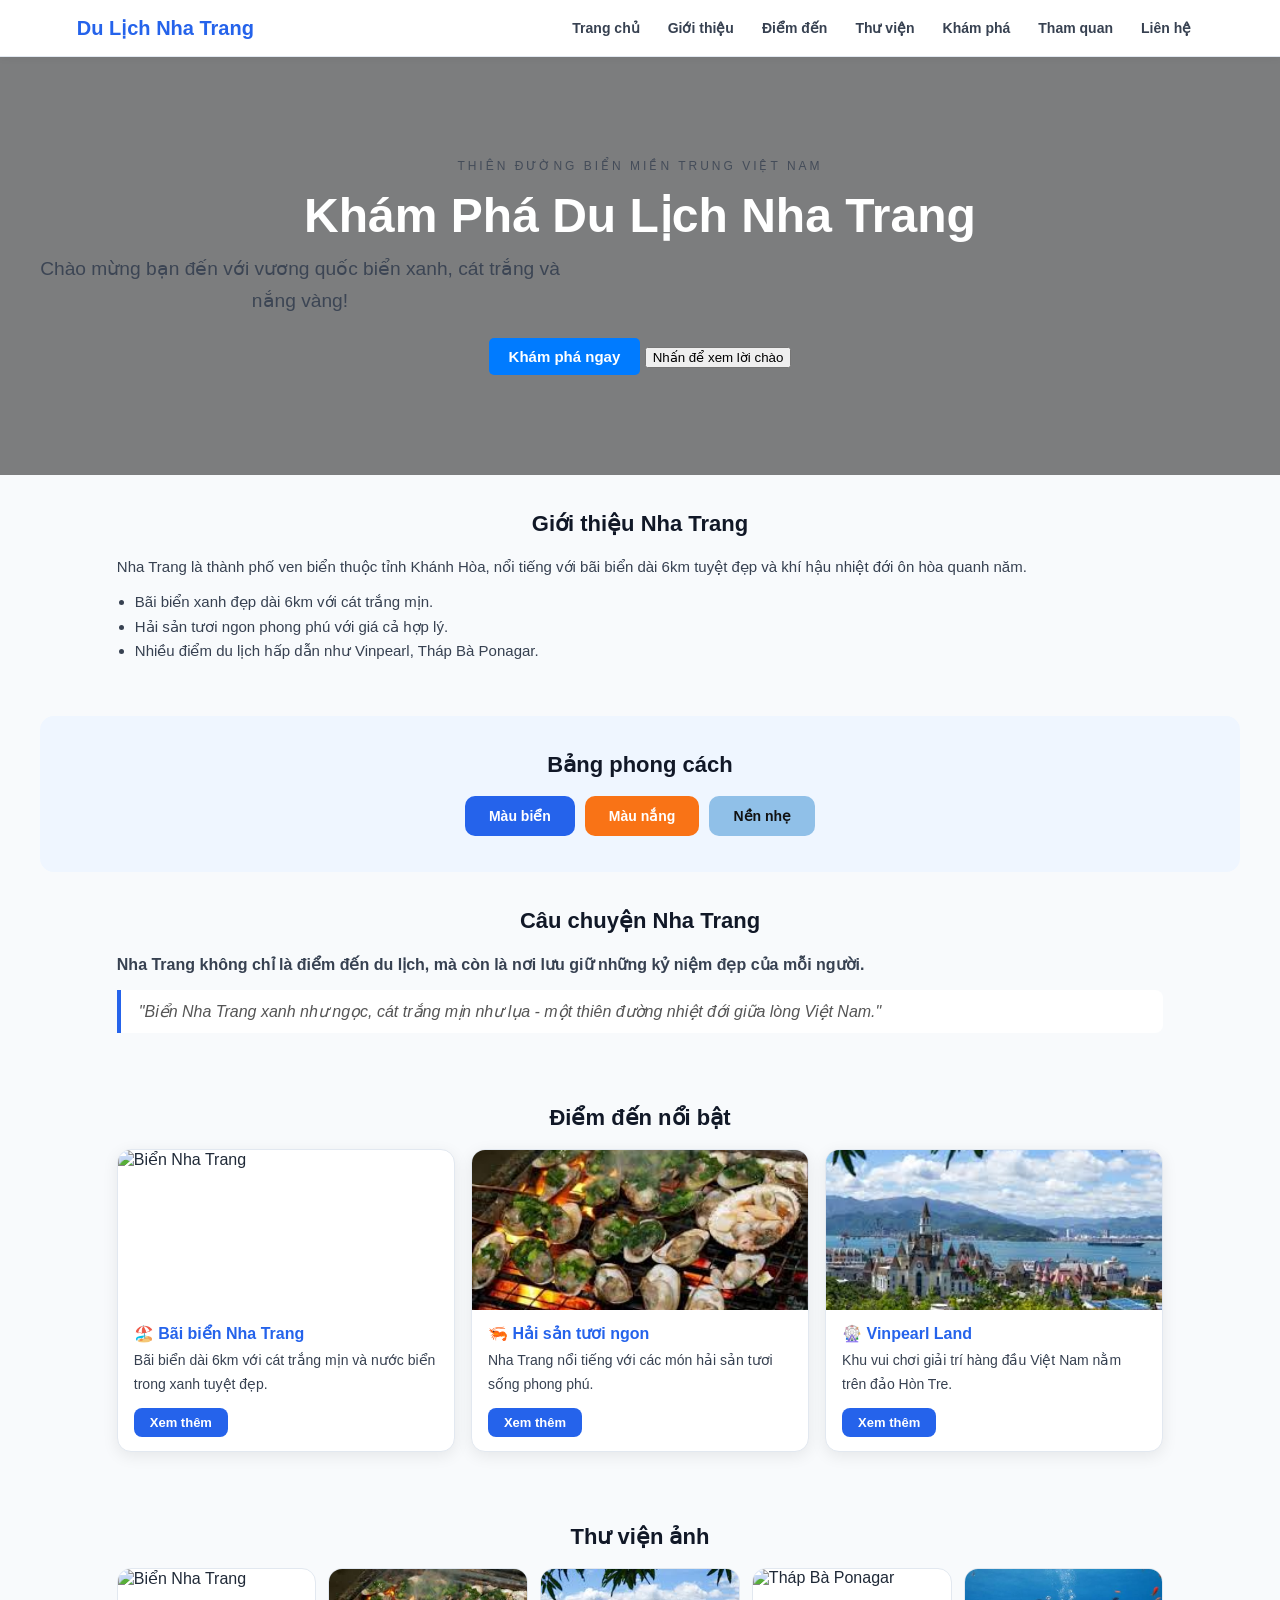
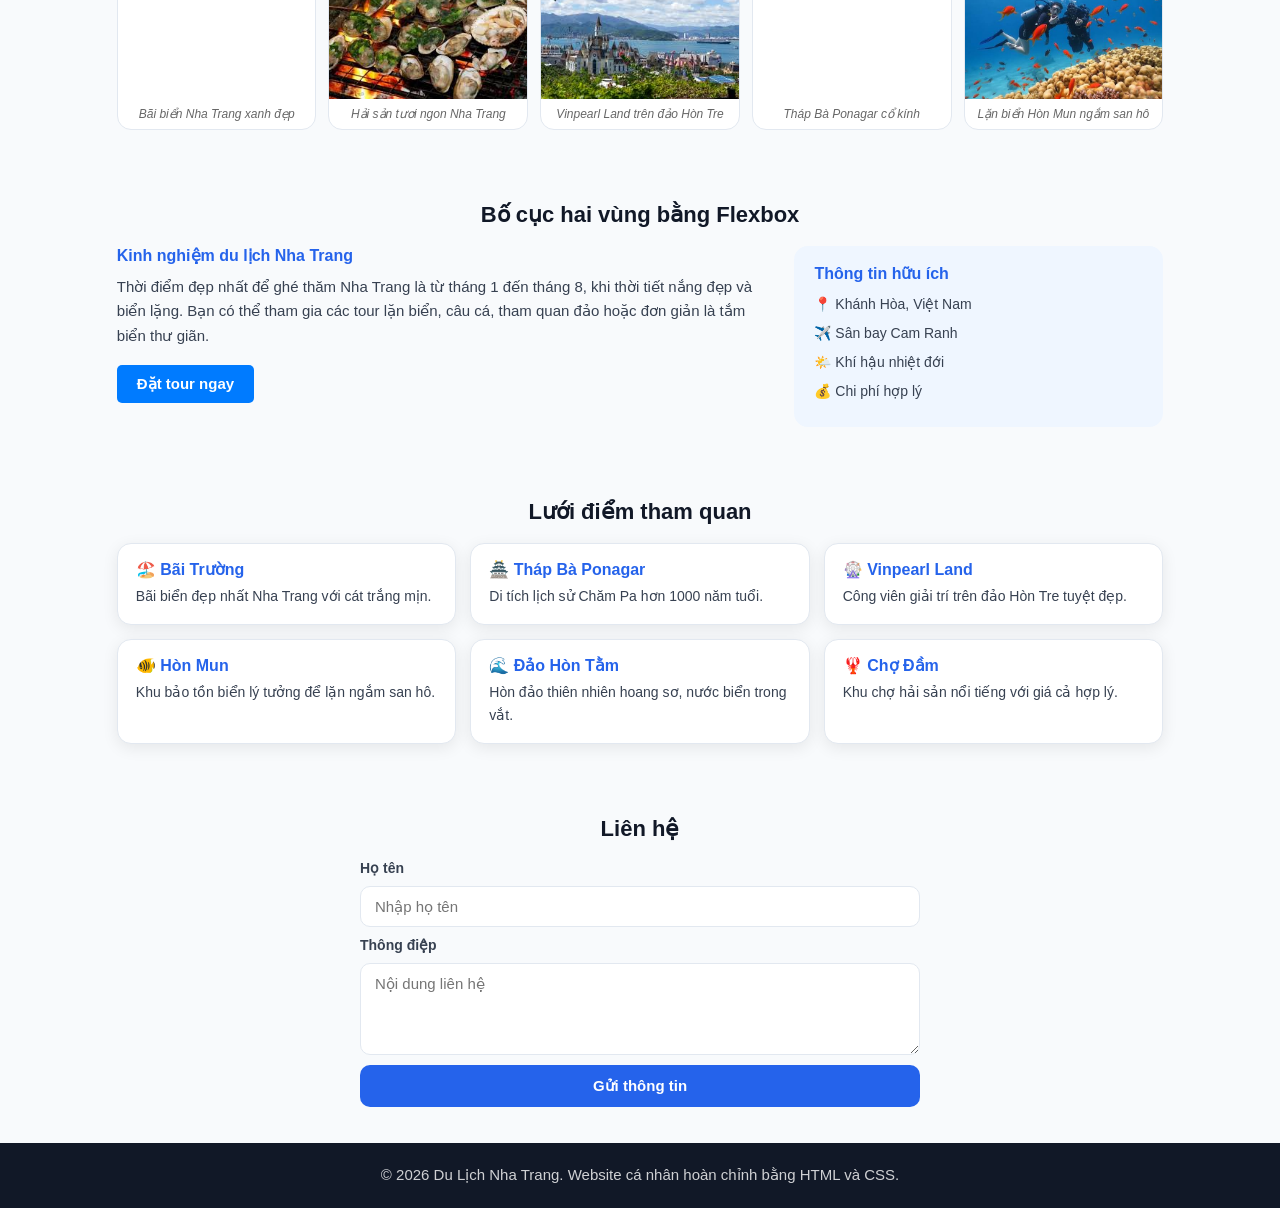
==== index.html @ 4e1cf857 "Update index.html" ====
<!DOCTYPE html>
<html lang="vi">
<head>
  <link rel="stylesheet" href="css/styletonghop.css">
  <meta charset="UTF-8">
  <meta name="viewport" content="width=device-width, initial-scale=1.0">
  <title>Du Lịch Nha Trang</title>
</head>
<body>

<header class="site-header" id="top">
  <div class="brand">Du Lịch Nha Trang</div>
  <nav class="main-nav" aria-label="Điều hướng chính">
    <a href="#hero">Trang chủ</a>
    <a href="#about">Giới thiệu</a>
    <a href="#features">Điểm đến</a>
    <a href="#gallery">Thư viện</a>
    <a href="#layout">Khám phá</a>
    <a href="#portfolio">Tham quan</a>
    <a href="#contact">Liên hệ</a>
  </nav>
</header>

<main>

  <!-- HERO -->
  <section class="hero" id="hero">
    <p class="eyebrow">Thiên đường biển miền Trung Việt Nam</p>
    <h1 id="mainTitle">Khám Phá Nha Trang</h1>
    <p class="intro" id="welcomeText">Nha Trang - thành phố biển xinh đẹp với bãi cát trắng mịn, nước biển xanh</p>
    <a class="primary-button" href="#about">Khám phá ngay</a>
    <button id="helloBtn">Nhấn để xem lời chào</button>
    <p id="helloResult"></p>
  </section>

  <!-- GIỚI THIỆU -->
  <section class="section about-section" id="about">
    <h2>Giới thiệu Nha Trang</h2>
    <p>Nha Trang là thành phố ven biển thuộc tỉnh Khánh Hòa, nổi tiếng với bãi biển dài 6km tuyệt đẹp và khí hậu nhiệt đới ôn hòa quanh năm.</p>
    <ul class="topic-list">
      <li>Bãi biển xanh đẹp dài 6km với cát trắng mịn.</li>
      <li>Hải sản tươi ngon phong phú với giá cả hợp lý.</li>
      <li>Nhiều điểm du lịch hấp dẫn như Vinpearl, Tháp Bà Ponagar.</li>
    </ul>
  </section>

  <!-- BẢNG PHONG CÁCH -->
  <section class="section style-guide" id="style-guide">
    <h2>Bảng phong cách</h2>
    <div class="swatches">
      <div class="swatch swatch-primary">Màu biển</div>
      <div class="swatch swatch-accent">Màu nắng</div>
      <div class="swatch swatch-soft">Nền nhẹ</div>
    </div>
  </section>

  <!-- CÂU CHUYỆN -->
  <section class="section story-section" id="story">
    <h2>Câu chuyện Nha Trang</h2>
    <p class="lead">Nha Trang không chỉ là điểm đến du lịch, mà còn là nơi lưu giữ những kỷ niệm đẹp của mỗi người.</p>
    <blockquote>"Biển Nha Trang xanh như ngọc, cát trắng mịn như lụa - một thiên đường nhiệt đới giữa lòng Việt Nam."</blockquote>
  </section>

  <!-- ĐIỂM ĐẾN NỔI BẬT -->
  <section class="section feature-section" id="features">
    <h2>Điểm đến nổi bật</h2>
    <div class="card-row">
      <article class="feature-card">
        <img src="img/biennhatrang.jpg" alt="Biển Nha Trang">
        <div class="card-body">
          <h3>🏖️ Bãi biển Nha Trang</h3>
          <p>Bãi biển dài 6km với cát trắng mịn và nước biển trong xanh tuyệt đẹp.</p>
          <a href="#" class="btn">Xem thêm</a>
        </div>
      </article>
      <article class="feature-card">
        <img src="img/haisannhatrang.jpg" alt="Hải sản Nha Trang">
        <div class="card-body">
          <h3>🦐 Hải sản tươi ngon</h3>
          <p>Nha Trang nổi tiếng với các món hải sản tươi sống phong phú.</p>
          <a href="#" class="btn">Xem thêm</a>
        </div>
      </article>
      <article class="feature-card">
        <img src="img/vin.jpg" alt="VinPearl">
        <div class="card-body">
          <h3>🎡 Vinpearl Land</h3>
          <p>Khu vui chơi giải trí hàng đầu Việt Nam nằm trên đảo Hòn Tre.</p>
          <a href="#" class="btn">Xem thêm</a>
        </div>
      </article>
    </div>
  </section>

  <!-- THƯ VIỆN ẢNH -->
  <section class="section gallery-section" id="gallery">
    <h2>Thư viện ảnh</h2>
    <div class="image-strip">
      <figure>
        <img src="img/biennhatrang.jpg" alt="Biển Nha Trang">
        <figcaption>Bãi biển Nha Trang xanh đẹp</figcaption>
      </figure>
      <figure>
        <img src="img/haisannhatrang.jpg" alt="Hải sản Nha Trang">
        <figcaption>Hải sản tươi ngon Nha Trang</figcaption>
      </figure>
      <figure>
        <img src="img/vin.jpg" alt="Vinpearl Nha Trang">
        <figcaption>Vinpearl Land trên đảo Hòn Tre</figcaption>
      </figure>
      <figure>
        <img src="img/thapba.jpg" alt="Tháp Bà Ponagar">
        <figcaption>Tháp Bà Ponagar cổ kính</figcaption>
      </figure>
      <figure>
        <img src="img/honmun.jpg" alt="Hòn Mun Nha Trang">
        <figcaption>Lặn biển Hòn Mun ngắm san hô</figcaption>
      </figure>
    </div>
  </section>

  <!-- BỐ CỤC FLEXBOX -->
  <section class="section layout-section" id="layout">
    <h2>Bố cục hai vùng bằng Flexbox</h2>
    <div class="content-layout">
      <article class="main-content">
        <h3>Kinh nghiệm du lịch Nha Trang</h3>
        <p>Thời điểm đẹp nhất để ghé thăm Nha Trang là từ tháng 1 đến tháng 8, khi thời tiết nắng đẹp và biển lặng. Bạn có thể tham gia các tour lặn biển, câu cá, tham quan đảo hoặc đơn giản là tắm biển thư giãn.</p>
        <a class="primary-button" href="#contact">Đặt tour ngay</a>
      </article>
      <aside class="side-panel">
        <h3>Thông tin hữu ích</h3>
        <p>📍 Khánh Hòa, Việt Nam</p>
        <p>✈️ Sân bay Cam Ranh</p>
        <p>🌤️ Khí hậu nhiệt đới</p>
        <p>💰 Chi phí hợp lý</p>
      </aside>
    </div>
  </section>

  <!-- LƯỚI ĐIỂM THAM QUAN -->
  <section class="section portfolio-section" id="portfolio">
    <h2>Lưới điểm tham quan</h2>
    <div class="portfolio-grid">
      <article>
        <h3>🏖️ Bãi Trường</h3>
        <p>Bãi biển đẹp nhất Nha Trang với cát trắng mịn.</p>
      </article>
      <article>
        <h3>🏯 Tháp Bà Ponagar</h3>
        <p>Di tích lịch sử Chăm Pa hơn 1000 năm tuổi.</p>
      </article>
      <article>
        <h3>🎡 Vinpearl Land</h3>
        <p>Công viên giải trí trên đảo Hòn Tre tuyệt đẹp.</p>
      </article>
      <article>
        <h3>🐠 Hòn Mun</h3>
        <p>Khu bảo tồn biển lý tưởng để lặn ngắm san hô.</p>
      </article>
      <article>
        <h3>🌊 Đảo Hòn Tằm</h3>
        <p>Hòn đảo thiên nhiên hoang sơ, nước biển trong vắt.</p>
      </article>
      <article>
        <h3>🦞 Chợ Đầm</h3>
        <p>Khu chợ hải sản nổi tiếng với giá cả hợp lý.</p>
      </article>
    </div>
  </section>

  <!-- LIÊN HỆ -->
  <section class="section contact-section" id="contact">
    <h2>Liên hệ</h2>
    <form class="contact-form" action="#" method="post">
      <label for="fullName">Họ tên</label>
      <input id="fullName" name="fullName" type="text" placeholder="Nhập họ tên">
      <label for="message">Thông điệp</label>
      <textarea id="message" name="message" rows="4" placeholder="Nội dung liên hệ"></textarea>
      <button type="submit">Gửi thông tin</button>
    </form>
  </section>

</main>

<footer class="site-footer">
  <p>© 2026 Du Lịch Nha Trang. Website cá nhân hoàn chỉnh bằng HTML và CSS.</p>
</footer>
  <script src="js/script.js"></script>
</body>
</html>
---- css/styletonghop.css ----
/* ============================================================
   styletonghop.css — Du Lịch Nha Trang
   ============================================================ */

/* --- Reset --- */
*, *::before, *::after { box-sizing: border-box; }

body {
  margin: 0;
  font-family: 'Segoe UI', Arial, sans-serif;
  color: #1f2937;
  background-color: #f8fafc;
}

h1, h2, h3, h4, p { margin: 0; }
a { color: #2563eb; text-decoration: none; }

img {
  max-width: 100%;
  height: auto;
  display: block;
}

/* --- CSS Variables --- */
:root {
  --primary: #2563eb;
  --accent:  #f97316;
  --soft:    #eff6ff;
  --dark:    #111827;
  --border:  #e2e8f0;
  --radius:  14px;
  --shadow:  0 4px 16px rgba(0,0,0,0.08);
}

/* ============================================================
   HEADER & NAV
   ============================================================ */
.site-header {
  display: flex;
  align-items: center;
  justify-content: space-between;
  padding: 14px 6%;
  background: #fff;
  border-bottom: 1px solid var(--border);
  position: sticky;
  top: 0;
  z-index: 100;
  box-shadow: 0 1px 8px rgba(0,0,0,0.06);
}

.brand {
  font-weight: 800;
  font-size: 20px;
  color: var(--primary);
}

.main-nav {
  display: flex;
  gap: 4px;
}

.main-nav a {
  padding: 6px 12px;
  border-radius: 8px;
  font-size: 14px;
  font-weight: 600;
  color: #374151;
  transition: background 0.2s, color 0.2s;
}

.main-nav a:hover {
  background: var(--soft);
  color: var(--primary);
}

/* ============================================================
   HERO
   ============================================================ */
.hero {
  padding: 52px 6%;
  background: linear-gradient(135deg, var(--primary) 0%, #06b6d4 100%);
  color: white;
}

.eyebrow {
  font-size: 12px;
  letter-spacing: 3px;
  text-transform: uppercase;
  opacity: 0.8;
  margin-bottom: 10px;
}

#main-title {
  font-size: clamp(28px, 5vw, 52px);
  font-weight: 800;
  line-height: 1.15;
  margin-bottom: 14px;
  color: white;
}

.intro {
  font-size: 16px;
  line-height: 1.7;
  max-width: 560px;
  opacity: 0.92;
  margin-bottom: 24px;
}

.primary-button {
  display: inline-block;
  padding: 11px 24px;
  background: var(--accent);
  color: #fff;
  border-radius: 999px;
  font-weight: 700;
  font-size: 15px;
  transition: opacity 0.2s, transform 0.2s;
}

.primary-button:hover {
  opacity: 0.88;
  transform: translateY(-1px);
}

/* ============================================================
   SECTIONS CHUNG
   ============================================================ */
.section {
  padding: 36px 6%;
  max-width: 1200px;
  margin: 0 auto;
}

h2 {
  font-size: 22px;
  font-weight: 700;
  text-align: center;
  color: var(--dark);
  margin-bottom: 18px;
}

h3 {
  font-size: 16px;
  font-weight: 700;
  color: var(--primary);
  margin-bottom: 6px;
}

p, li {
  font-size: 15px;
  line-height: 1.65;
  color: #374151;
}

.topic-list {
  padding-left: 18px;
  margin-top: 10px;
  line-height: 2;
}

/* ============================================================
   ABOUT
   ============================================================ */
.about-section p {
  margin-top: 8px;
}

/* ============================================================
   BẢNG PHONG CÁCH
   ============================================================ */
.style-guide {
  background: var(--soft);
  border-radius: var(--radius);
}

.swatches {
  display: flex;
  gap: 10px;
  flex-wrap: wrap;
  justify-content: center;
}

.swatch {
  padding: 12px 24px;
  border-radius: 10px;
  font-weight: 700;
  font-size: 14px;
  color: white;
}

.swatch-primary { background: var(--primary); }
.swatch-accent  { background: var(--accent); }
.swatch-soft    { background: #90c0e8; color: #111; }

/* ============================================================
   STORY / BLOCKQUOTE
   ============================================================ */
.lead {
  font-size: 16px;
  font-weight: 600;
  margin-bottom: 12px;
}

blockquote {
  font-size: 16px;
  font-style: italic;
  border-left: 4px solid var(--primary);
  padding: 12px 18px;
  background: white;
  border-radius: 0 8px 8px 0;
  color: #555;
  margin: 0;
}

/* ============================================================
   CARDS (Điểm đến nổi bật)
   ============================================================ */
.card-row {
  display: flex;
  gap: 16px;
  flex-wrap: wrap;
}

.feature-card {
  flex: 1;
  min-width: 220px;
  border: 1px solid var(--border);
  border-radius: var(--radius);
  background: #fff;
  box-shadow: var(--shadow);
  overflow: hidden;
  transition: transform 0.2s, box-shadow 0.2s;
}

.feature-card:hover {
  transform: translateY(-3px);
  box-shadow: 0 8px 24px rgba(0,0,0,0.12);
}

.feature-card img {
  width: 100%;
  height: 160px;
  object-fit: cover;
  border-radius: 0;
}

.card-body {
  padding: 14px 16px;
}

.card-body h3 { margin-bottom: 6px; }

.card-body p {
  font-size: 14px;
  margin-bottom: 12px;
}

.btn {
  display: inline-block;
  padding: 7px 16px;
  background: var(--primary);
  color: white;
  border-radius: 8px;
  font-weight: 700;
  font-size: 13px;
  transition: background 0.2s;
}

.btn:hover { background: #1d4ed8; }

/* ============================================================
   GALLERY (Thư viện ảnh)
   ============================================================ */
.image-strip {
  display: flex;
  gap: 12px;
  flex-wrap: wrap;
}

.image-strip figure {
  flex: 1;
  min-width: 160px;
  margin: 0;
  border: 1px solid var(--border);
  border-radius: var(--radius);
  background: white;
  overflow: hidden;
}

.image-strip figure img {
  width: 100%;
  height: 130px;
  object-fit: cover;
  border-radius: 0;
}

figcaption {
  padding: 8px 10px;
  font-size: 12px;
  color: #666;
  text-align: center;
  font-style: italic;
}

/* ============================================================
   LAYOUT (Flexbox 2 cột)
   ============================================================ */
.content-layout {
  display: flex;
  gap: 20px;
  align-items: flex-start;
}

.main-content { flex: 2; }

.main-content p { margin: 10px 0 16px; }

.side-panel {
  flex: 1;
  padding: 18px 20px;
  background: var(--soft);
  border-radius: var(--radius);
}

.side-panel h3 { margin-bottom: 10px; }

.side-panel p {
  margin-bottom: 6px;
  font-size: 14px;
}

/* ============================================================
   PORTFOLIO GRID (Lưới tham quan)
   ============================================================ */
.portfolio-grid {
  display: grid;
  grid-template-columns: repeat(3, 1fr);
  gap: 14px;
}

.portfolio-grid article {
  padding: 16px 18px;
  background: #fff;
  border: 1px solid var(--border);
  border-radius: var(--radius);
  box-shadow: var(--shadow);
  transition: transform 0.2s;
}

.portfolio-grid article:hover {
  transform: translateY(-2px);
}

.portfolio-grid article h3 {
  margin-bottom: 6px;
}

.portfolio-grid article p {
  font-size: 14px;
}

/* ============================================================
   CONTACT FORM
   ============================================================ */
.contact-form {
  max-width: 560px;
  margin: 0 auto;
  display: grid;
  gap: 10px;
}

label {
  font-size: 14px;
  font-weight: 600;
  color: #374151;
}

input, textarea {
  width: 100%;
  padding: 11px 14px;
  border: 1px solid var(--border);
  border-radius: 10px;
  font: inherit;
  font-size: 15px;
  transition: border-color 0.2s;
}

input:focus, textarea:focus {
  outline: none;
  border-color: var(--primary);
}

button[type="submit"] {
  padding: 12px;
  background: var(--primary);
  color: white;
  border: 0;
  border-radius: 10px;
  font-weight: 700;
  font-size: 15px;
  cursor: pointer;
  transition: background 0.2s;
}

button[type="submit"]:hover {
  background: #1d4ed8;
}

/* ============================================================
   FOOTER
   ============================================================ */
.site-footer {
  padding: 20px 6%;
  text-align: center;
  color: white;
  background: var(--dark);
  font-size: 14px;
}

.site-footer p { color: rgba(255,255,255,0.8); }

/* ============================================================
   RESPONSIVE
   ============================================================ */
@media (max-width: 768px) {
  .site-header { padding: 12px 4%; }
  .main-nav a { padding: 5px 8px; font-size: 13px; }

  .hero { padding: 36px 4%; }

  .section { padding: 24px 4%; }

  .card-row,
  .content-layout,
  .image-strip { flex-direction: column; }

  .feature-card { min-width: unset; }

  .portfolio-grid { grid-template-columns: 1fr 1fr; }
}

@media (max-width: 480px) {
  .main-nav { display: none; }
  .portfolio-grid { grid-template-columns: 1fr; }
}
/* Giao diện cơ bản cho phần Hero */
.hero {
    background-image: linear-gradient(rgba(0, 0, 0, 0.5), rgba(0, 0, 0, 0.5)), url('../img/biennhatrang.jpg');
    background-size: cover;
    background-position: center;
    color: white;
    padding: 100px 20px;
    text-align: center;
}

.hero h1 {
    font-size: 3rem;
    margin-bottom: 10px;
}

.hero .intro {
    font-size: 1.2rem;
    margin-bottom: 20px;
}

/* Định dạng cho nút bấm trong phần Hero */
.primary-button {
    display: inline-block;
    background-color: #007BFF;
    color: white;
    padding: 10px 20px;
    text-decoration: none;
    border-radius: 5px;
    font-weight: bold;
}
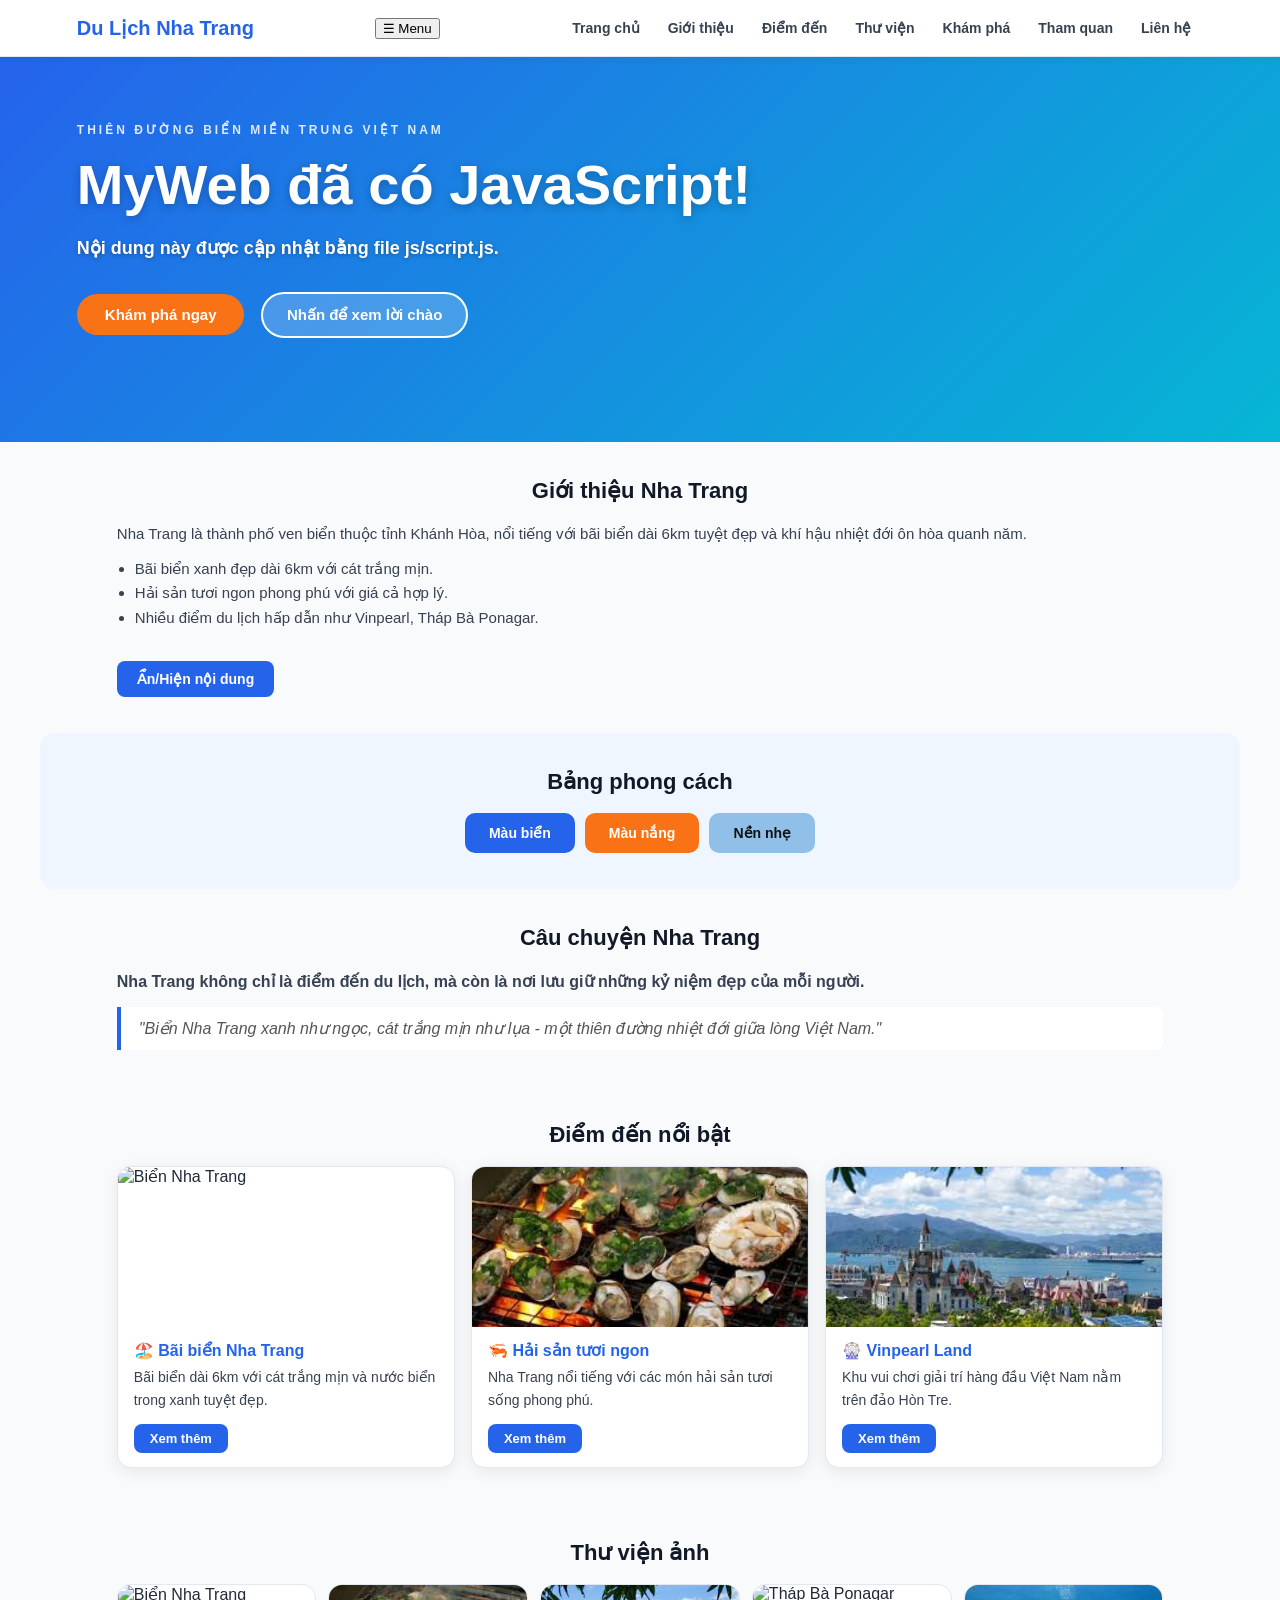
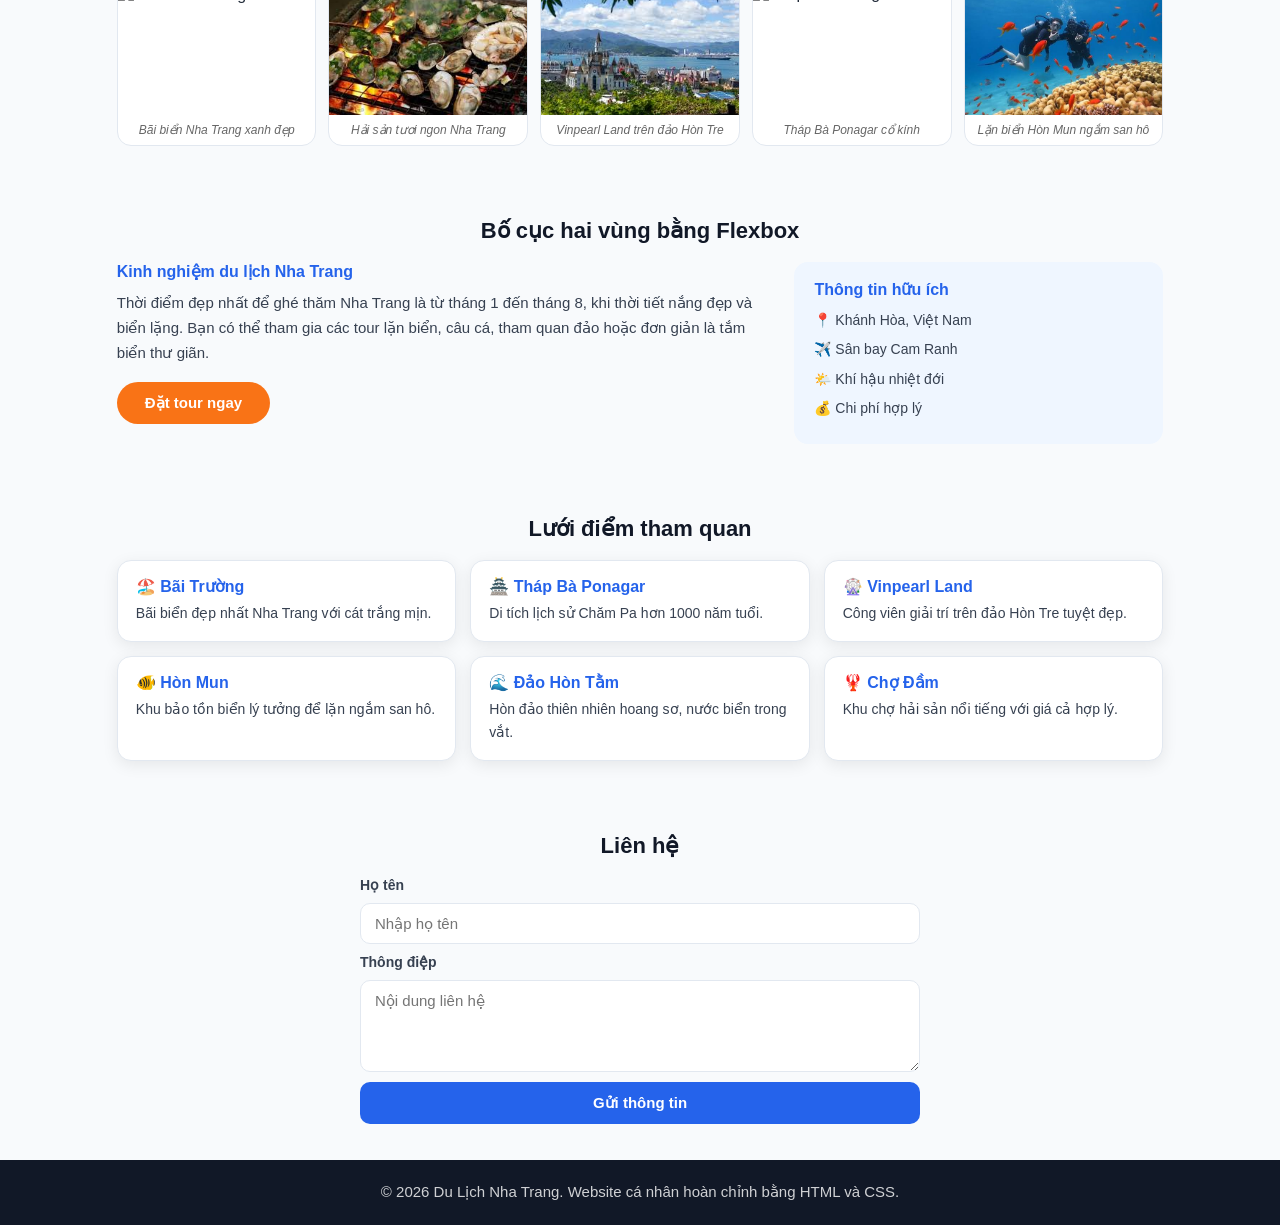
==== commit 172469c5: "Update index.html" ====
--- a/index.html
+++ b/index.html
@@ -10,7 +10,8 @@
 
 <header class="site-header" id="top">
   <div class="brand">Du Lịch Nha Trang</div>
-  <nav class="main-nav" aria-label="Điều hướng chính">
+  <button id="menuToggle" class="menu-toggle">☰ Menu</button>
+  <nav class="main-nav" id="mainMenu" aria-label="Điều hướng chính">
     <a href="#hero">Trang chủ</a>
     <a href="#about">Giới thiệu</a>
     <a href="#features">Điểm đến</a>
@@ -23,7 +24,6 @@
 
 <main>
 
-  <!-- HERO -->
   <section class="hero" id="hero">
     <p class="eyebrow">Thiên đường biển miền Trung Việt Nam</p>
     <h1 id="mainTitle">Khám Phá Nha Trang</h1>
@@ -33,18 +33,21 @@
     <p id="helloResult"></p>
   </section>
 
-  <!-- GIỚI THIỆU -->
   <section class="section about-section" id="about">
     <h2>Giới thiệu Nha Trang</h2>
-    <p>Nha Trang là thành phố ven biển thuộc tỉnh Khánh Hòa, nổi tiếng với bãi biển dài 6km tuyệt đẹp và khí hậu nhiệt đới ôn hòa quanh năm.</p>
-    <ul class="topic-list">
-      <li>Bãi biển xanh đẹp dài 6km với cát trắng mịn.</li>
-      <li>Hải sản tươi ngon phong phú với giá cả hợp lý.</li>
-      <li>Nhiều điểm du lịch hấp dẫn như Vinpearl, Tháp Bà Ponagar.</li>
-    </ul>
+    
+    <div id="aboutContent">
+      <p>Nha Trang là thành phố ven biển thuộc tỉnh Khánh Hòa, nổi tiếng với bãi biển dài 6km tuyệt đẹp và khí hậu nhiệt đới ôn hòa quanh năm.</p>
+      <ul class="topic-list">
+        <li>Bãi biển xanh đẹp dài 6km với cát trắng mịn.</li>
+        <li>Hải sản tươi ngon phong phú với giá cả hợp lý.</li>
+        <li>Nhiều điểm du lịch hấp dẫn như Vinpearl, Tháp Bà Ponagar.</li>
+      </ul>
+    </div>
+    
+    <button id="toggleAboutBtn">Ẩn/Hiện nội dung</button>
   </section>
 
-  <!-- BẢNG PHONG CÁCH -->
   <section class="section style-guide" id="style-guide">
     <h2>Bảng phong cách</h2>
     <div class="swatches">
@@ -54,14 +57,12 @@
     </div>
   </section>
 
-  <!-- CÂU CHUYỆN -->
   <section class="section story-section" id="story">
     <h2>Câu chuyện Nha Trang</h2>
     <p class="lead">Nha Trang không chỉ là điểm đến du lịch, mà còn là nơi lưu giữ những kỷ niệm đẹp của mỗi người.</p>
     <blockquote>"Biển Nha Trang xanh như ngọc, cát trắng mịn như lụa - một thiên đường nhiệt đới giữa lòng Việt Nam."</blockquote>
   </section>
 
-  <!-- ĐIỂM ĐẾN NỔI BẬT -->
   <section class="section feature-section" id="features">
     <h2>Điểm đến nổi bật</h2>
     <div class="card-row">
@@ -92,7 +93,6 @@
     </div>
   </section>
 
-  <!-- THƯ VIỆN ẢNH -->
   <section class="section gallery-section" id="gallery">
     <h2>Thư viện ảnh</h2>
     <div class="image-strip">
@@ -119,7 +119,6 @@
     </div>
   </section>
 
-  <!-- BỐ CỤC FLEXBOX -->
   <section class="section layout-section" id="layout">
     <h2>Bố cục hai vùng bằng Flexbox</h2>
     <div class="content-layout">
@@ -138,7 +137,6 @@
     </div>
   </section>
 
-  <!-- LƯỚI ĐIỂM THAM QUAN -->
   <section class="section portfolio-section" id="portfolio">
     <h2>Lưới điểm tham quan</h2>
     <div class="portfolio-grid">
@@ -169,7 +167,6 @@
     </div>
   </section>
 
-  <!-- LIÊN HỆ -->
   <section class="section contact-section" id="contact">
     <h2>Liên hệ</h2>
     <form class="contact-form" action="#" method="post">
--- a/css/styletonghop.css
+++ b/css/styletonghop.css
@@ -77,7 +77,7 @@
    HERO
    ============================================================ */
 .hero {
-  padding: 52px 6%;
+  padding: 64px 6%;
   background: linear-gradient(135deg, var(--primary) 0%, #06b6d4 100%);
   color: white;
 }
@@ -86,40 +86,75 @@
   font-size: 12px;
   letter-spacing: 3px;
   text-transform: uppercase;
-  opacity: 0.8;
-  margin-bottom: 10px;
-}
-
-#main-title {
-  font-size: clamp(28px, 5vw, 52px);
+  opacity: 0.85;
+  margin-bottom: 12px;
+  font-weight: 600;
+  color: white;
+}
+
+#mainTitle {
+  font-size: clamp(32px, 5vw, 56px);
   font-weight: 800;
   line-height: 1.15;
-  margin-bottom: 14px;
-  color: white;
+  margin-bottom: 16px;
+  color: white;
+  text-shadow: 0 2px 8px rgba(0,0,0,0.25);
 }
 
 .intro {
-  font-size: 16px;
+  font-size: 18px;
+  font-weight: 600;
   line-height: 1.7;
   max-width: 560px;
-  opacity: 0.92;
-  margin-bottom: 24px;
+  margin-bottom: 28px;
+  color: white;
+  text-shadow: 0 1px 4px rgba(0,0,0,0.3);
 }
 
 .primary-button {
   display: inline-block;
-  padding: 11px 24px;
+  padding: 12px 28px;
   background: var(--accent);
   color: #fff;
   border-radius: 999px;
   font-weight: 700;
   font-size: 15px;
   transition: opacity 0.2s, transform 0.2s;
+  border: none;
+  cursor: pointer;
 }
 
 .primary-button:hover {
   opacity: 0.88;
   transform: translateY(-1px);
+}
+
+/* Lời chào hiện sau khi click */
+#helloResult {
+  margin-top: 16px;
+  font-size: 17px;
+  font-weight: 700;
+  color: white;
+  text-shadow: 0 2px 6px rgba(0,0,0,0.3);
+  min-height: 24px;
+}
+
+/* Nút helloBtn trong hero */
+#helloBtn {
+  margin-left: 12px;
+  padding: 12px 24px;
+  background: rgba(255,255,255,0.2);
+  color: white;
+  border: 2px solid white;
+  border-radius: 999px;
+  font-weight: 700;
+  font-size: 15px;
+  cursor: pointer;
+  transition: background 0.2s;
+}
+
+#helloBtn:hover {
+  background: rgba(255,255,255,0.35);
 }
 
 /* ============================================================
@@ -351,13 +386,8 @@
   transform: translateY(-2px);
 }
 
-.portfolio-grid article h3 {
-  margin-bottom: 6px;
-}
-
-.portfolio-grid article p {
-  font-size: 14px;
-}
+.portfolio-grid article h3 { margin-bottom: 6px; }
+.portfolio-grid article p { font-size: 14px; }
 
 /* ============================================================
    CONTACT FORM
@@ -402,9 +432,7 @@
   transition: background 0.2s;
 }
 
-button[type="submit"]:hover {
-  background: #1d4ed8;
-}
+button[type="submit"]:hover { background: #1d4ed8; }
 
 /* ============================================================
    FOOTER
@@ -425,17 +453,10 @@
 @media (max-width: 768px) {
   .site-header { padding: 12px 4%; }
   .main-nav a { padding: 5px 8px; font-size: 13px; }
-
   .hero { padding: 36px 4%; }
-
   .section { padding: 24px 4%; }
-
-  .card-row,
-  .content-layout,
-  .image-strip { flex-direction: column; }
-
+  .card-row, .content-layout, .image-strip { flex-direction: column; }
   .feature-card { min-width: unset; }
-
   .portfolio-grid { grid-template-columns: 1fr 1fr; }
 }
 
@@ -443,33 +464,29 @@
   .main-nav { display: none; }
   .portfolio-grid { grid-template-columns: 1fr; }
 }
-/* Giao diện cơ bản cho phần Hero */
-.hero {
-    background-image: linear-gradient(rgba(0, 0, 0, 0.5), rgba(0, 0, 0, 0.5)), url('../img/biennhatrang.jpg');
-    background-size: cover;
-    background-position: center;
-    color: white;
-    padding: 100px 20px;
-    text-align: center;
-}
-
-.hero h1 {
-    font-size: 3rem;
-    margin-bottom: 10px;
-}
-
-.hero .intro {
-    font-size: 1.2rem;
-    margin-bottom: 20px;
-}
-
-/* Định dạng cho nút bấm trong phần Hero */
-.primary-button {
-    display: inline-block;
-    background-color: #007BFF;
-    color: white;
-    padding: 10px 20px;
-    text-decoration: none;
-    border-radius: 5px;
-    font-weight: bold;
-}
+
+
+/* ============================================================
+   BÀI 4: CSS ẨN/HIỆN NỘI DUNG GIỚI THIỆU
+   ============================================================ */
+.hidden {
+  display: none !important; /* Lớp ẩn nội dung bắt buộc */
+}
+
+/* Định hình lại nút Bấm Ẩn/Hiện một chút cho đẹp mắt */
+#toggleAboutBtn {
+  margin-top: 14px;
+  padding: 10px 20px;
+  background-color: var(--primary);
+  color: white;
+  border: none;
+  border-radius: 8px;
+  font-weight: 700;
+  font-size: 14px;
+  cursor: pointer;
+  transition: background 0.2s;
+}
+
+#toggleAboutBtn:hover {
+  background-color: #1d4ed8;
+}
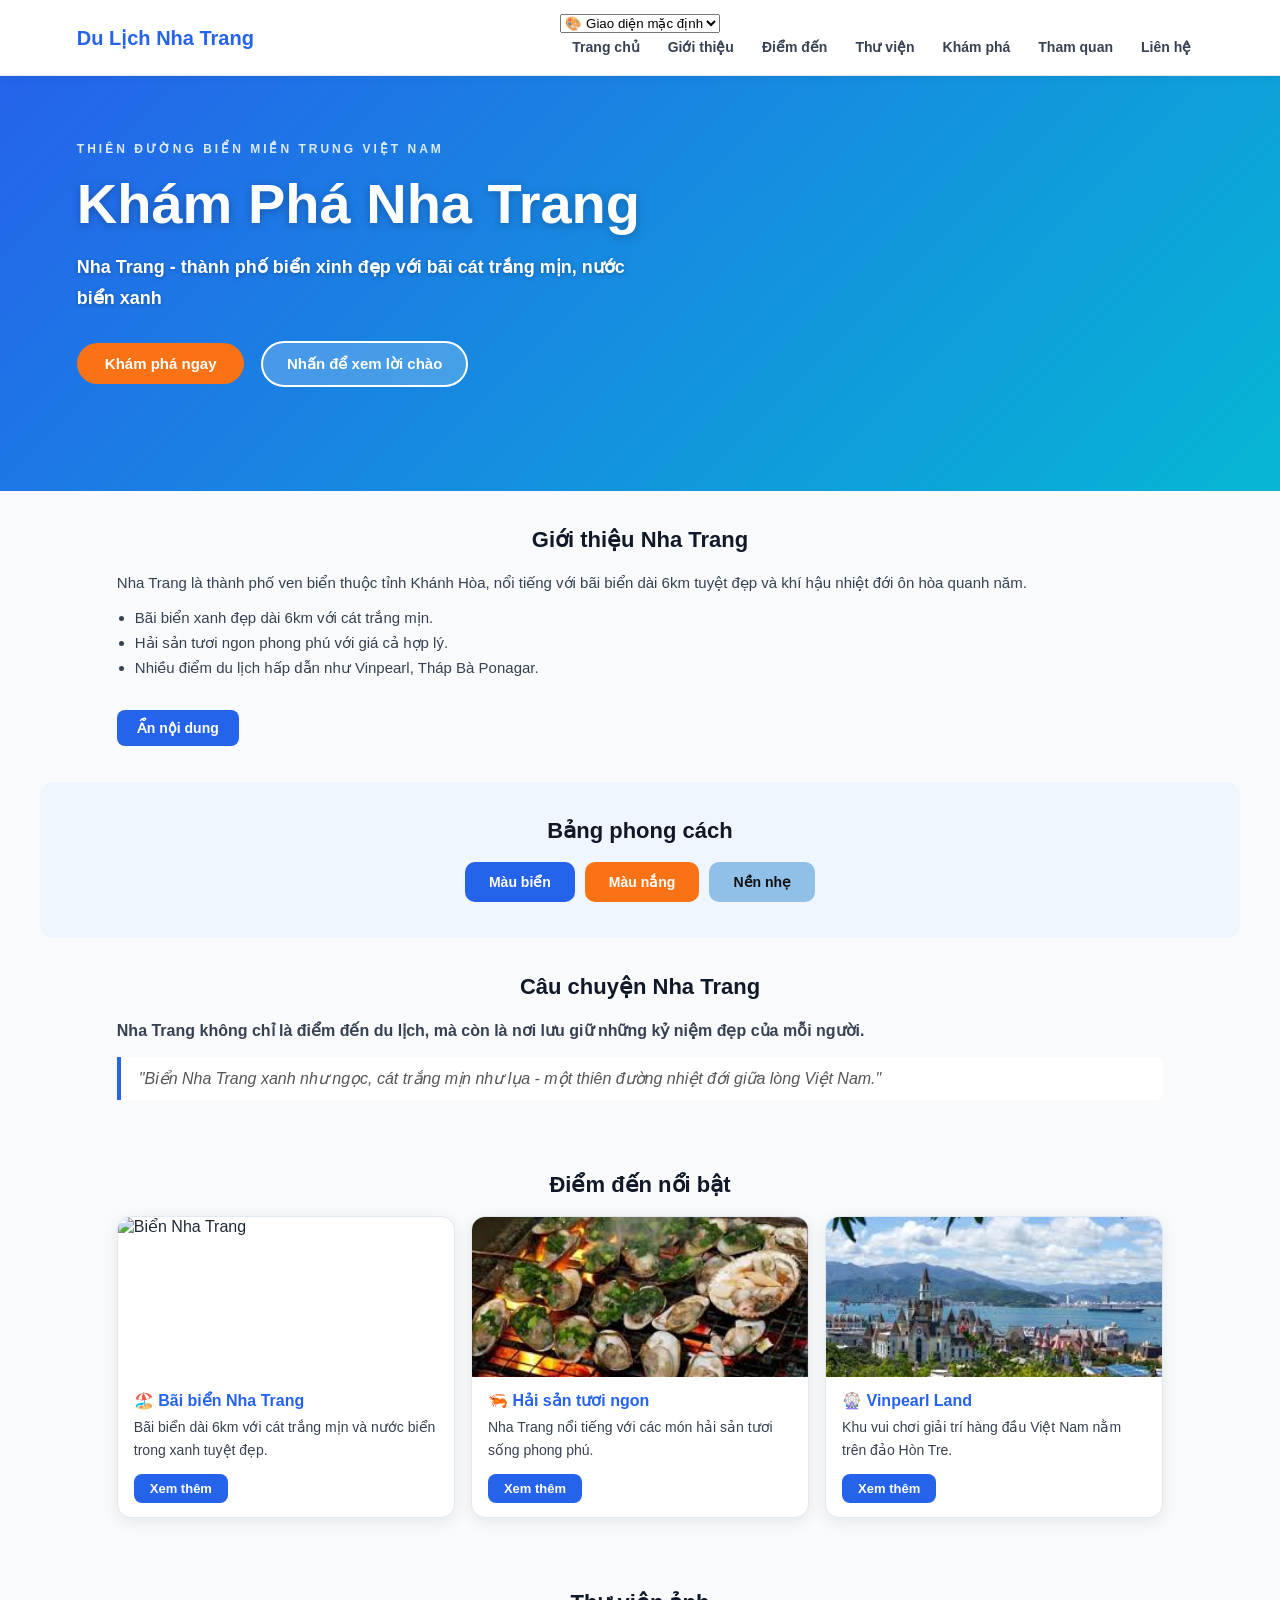
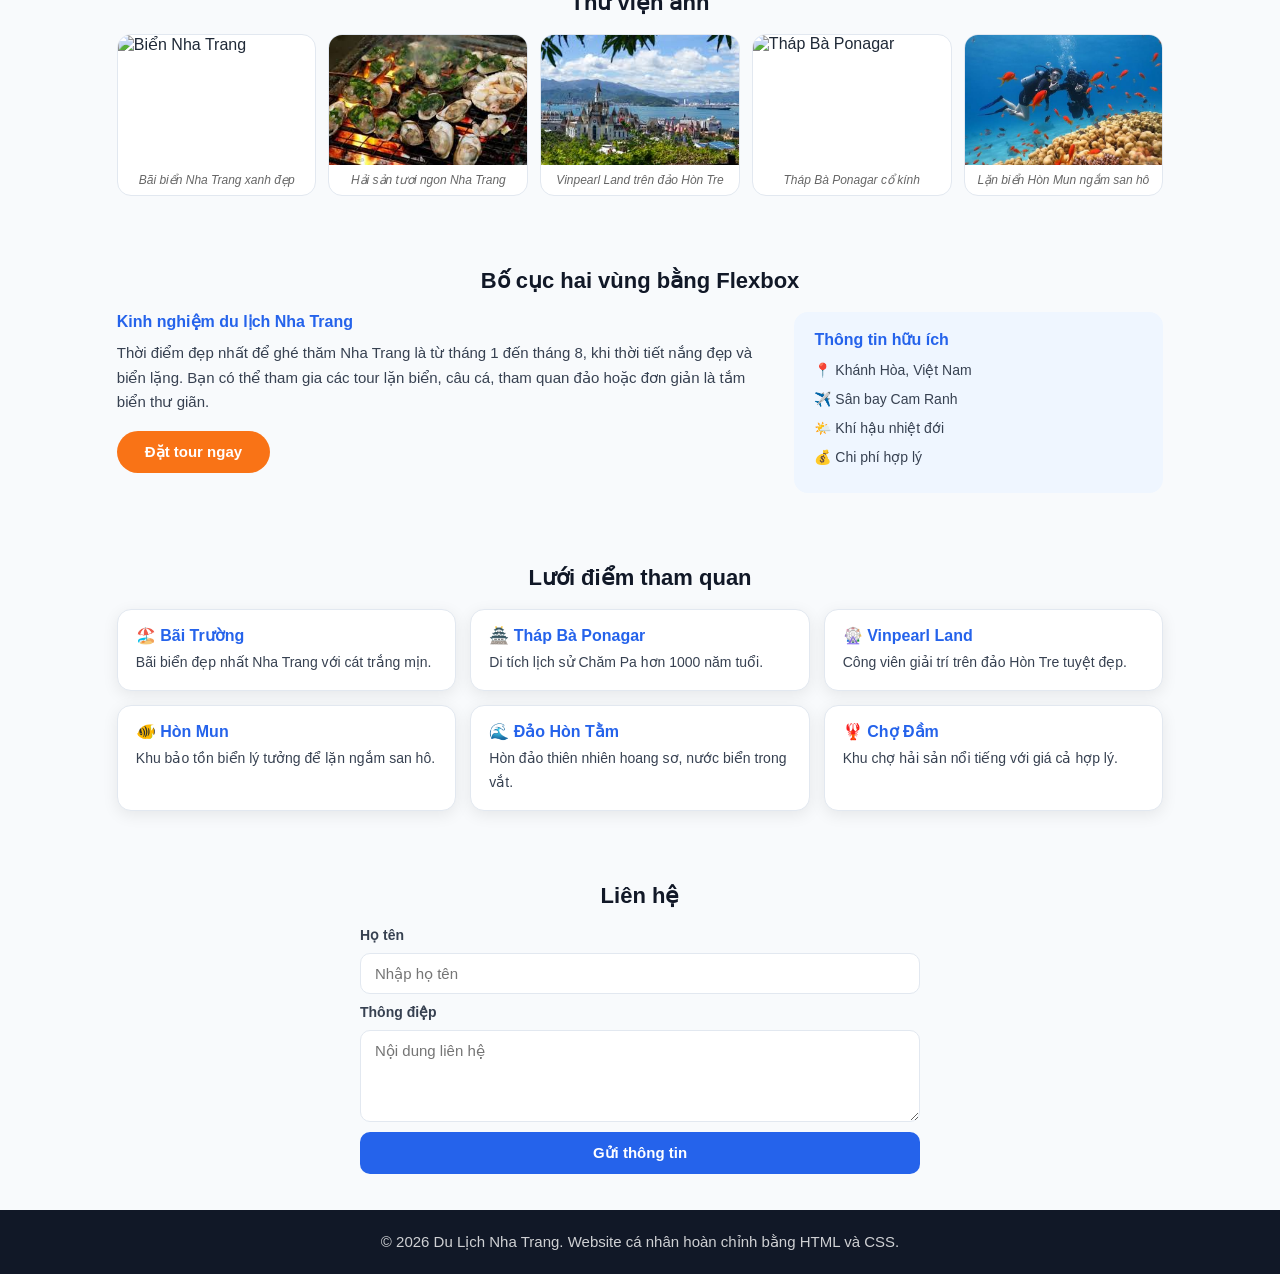
==== commit 8c15626c: "Update index.html" ====
--- a/index.html
+++ b/index.html
@@ -10,16 +10,28 @@
 
 <header class="site-header" id="top">
   <div class="brand">Du Lịch Nha Trang</div>
-  <button id="menuToggle" class="menu-toggle">☰ Menu</button>
-  <nav class="main-nav" id="mainMenu" aria-label="Điều hướng chính">
-    <a href="#hero">Trang chủ</a>
-    <a href="#about">Giới thiệu</a>
-    <a href="#features">Điểm đến</a>
-    <a href="#gallery">Thư viện</a>
-    <a href="#layout">Khám phá</a>
-    <a href="#portfolio">Tham quan</a>
-    <a href="#contact">Liên hệ</a>
-  </nav>
+
+  <div class="header-right">
+    <!-- BÀI 6: Hộp chọn chủ đề giao diện -->
+    <select id="themeSelect" title="Chọn giao diện">
+      <option value="">🎨 Giao diện mặc định</option>
+      <option value="dark-mode">🌙 Nền tối</option>
+      <option value="warm-mode">🌅 Nền ấm</option>
+    </select>
+
+    <!-- BÀI 5: Nút Menu responsive -->
+    <button id="menuToggle" class="menu-toggle">☰ Menu</button>
+
+    <nav class="main-nav" id="mainMenu" aria-label="Điều hướng chính">
+      <a href="#hero">Trang chủ</a>
+      <a href="#about">Giới thiệu</a>
+      <a href="#features">Điểm đến</a>
+      <a href="#gallery">Thư viện</a>
+      <a href="#layout">Khám phá</a>
+      <a href="#portfolio">Tham quan</a>
+      <a href="#contact">Liên hệ</a>
+    </nav>
+  </div>
 </header>
 
 <main>
@@ -35,7 +47,6 @@
 
   <section class="section about-section" id="about">
     <h2>Giới thiệu Nha Trang</h2>
-    
     <div id="aboutContent">
       <p>Nha Trang là thành phố ven biển thuộc tỉnh Khánh Hòa, nổi tiếng với bãi biển dài 6km tuyệt đẹp và khí hậu nhiệt đới ôn hòa quanh năm.</p>
       <ul class="topic-list">
@@ -44,8 +55,7 @@
         <li>Nhiều điểm du lịch hấp dẫn như Vinpearl, Tháp Bà Ponagar.</li>
       </ul>
     </div>
-    
-    <button id="toggleAboutBtn">Ẩn/Hiện nội dung</button>
+    <button id="toggleAboutBtn">Ẩn nội dung</button>
   </section>
 
   <section class="section style-guide" id="style-guide">
@@ -183,6 +193,7 @@
 <footer class="site-footer">
   <p>© 2026 Du Lịch Nha Trang. Website cá nhân hoàn chỉnh bằng HTML và CSS.</p>
 </footer>
-  <script src="js/script.js"></script>
+
+<script src="js/script.js"></script>
 </body>
 </html>
--- a/css/styletonghop.css
+++ b/css/styletonghop.css
@@ -490,3 +490,58 @@
 #toggleAboutBtn:hover {
   background-color: #1d4ed8;
 }
+/* ============================================================
+   BÀI 5: CSS CHO MENU TƯƠNG TÁC RESPONSIVE
+   ============================================================ */
+
+/* 1. Mặc định ẩn nút Menu trên máy tính/màn hình lớn */
+.menu-toggle {
+  display: none;
+  padding: 8px 16px;
+  background-color: var(--primary);
+  color: white;
+  border: none;
+  border-radius: 8px;
+  font-weight: 700;
+  font-size: 14px;
+  cursor: pointer;
+  transition: background 0.2s;
+}
+
+.menu-toggle:hover {
+  background-color: #1d4ed8;
+}
+
+/* 2. Xử lý hiển thị responsive khi co nhỏ màn hình (Mobile/Tablet) */
+@media (max-width: 768px) {
+  /* Hiện nút bấm kích hoạt menu lên */
+  .menu-toggle {
+    display: inline-block;
+  }
+
+  /* Định vị lại thanh menu đổ xuống dưới header */
+  .main-nav {
+    display: none; /* Mặc định ẩn đi */
+    flex-direction: column;
+    position: absolute;
+    top: 100%;
+    left: 0;
+    width: 100%;
+    background-color: white;
+    padding: 10px 0;
+    box-shadow: 0 4px 12px rgba(0,0,0,0.1);
+    border-top: 1px solid var(--border);
+    gap: 0;
+  }
+
+  .main-nav a {
+    padding: 12px 20px;
+    border-radius: 0;
+    width: 100%;
+  }
+
+  /* Class .active này sẽ được JS thêm vào để hiển thị menu */
+  .main-nav.active {
+    display: flex;
+  }
+}
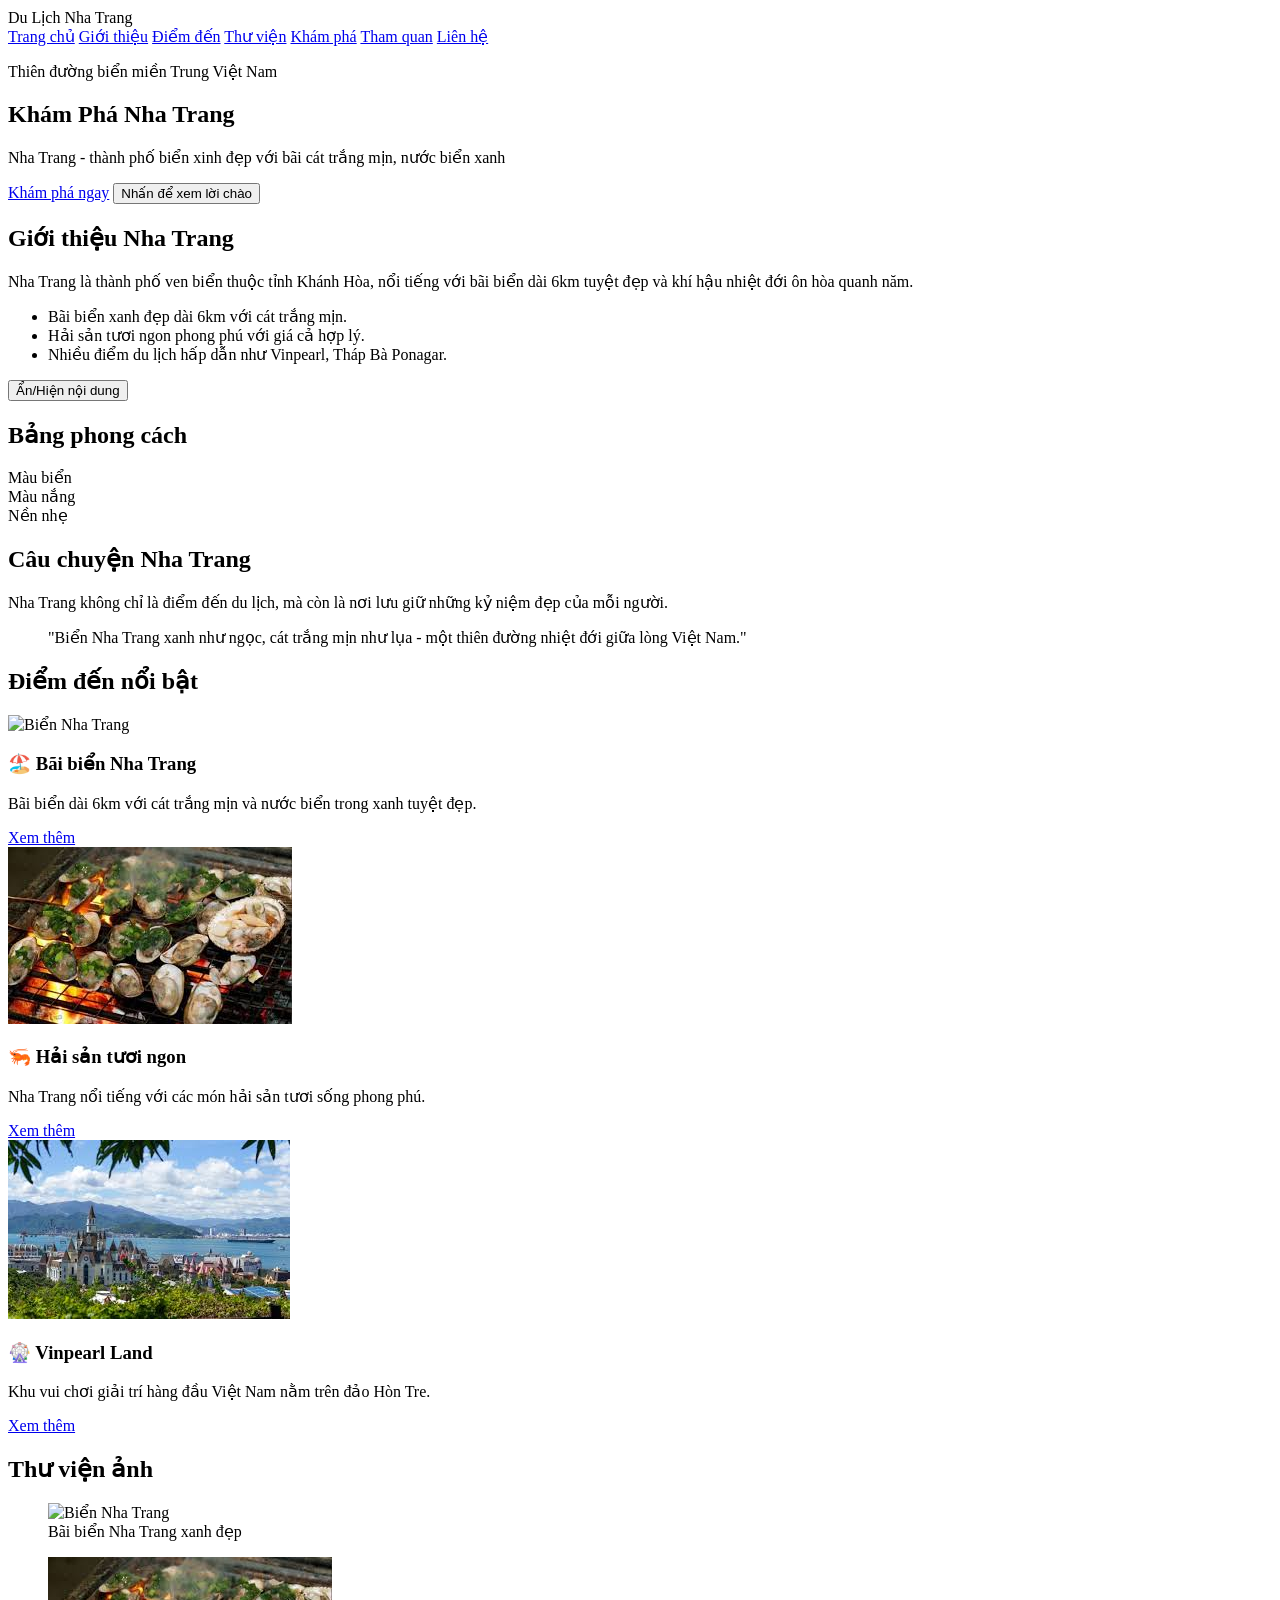
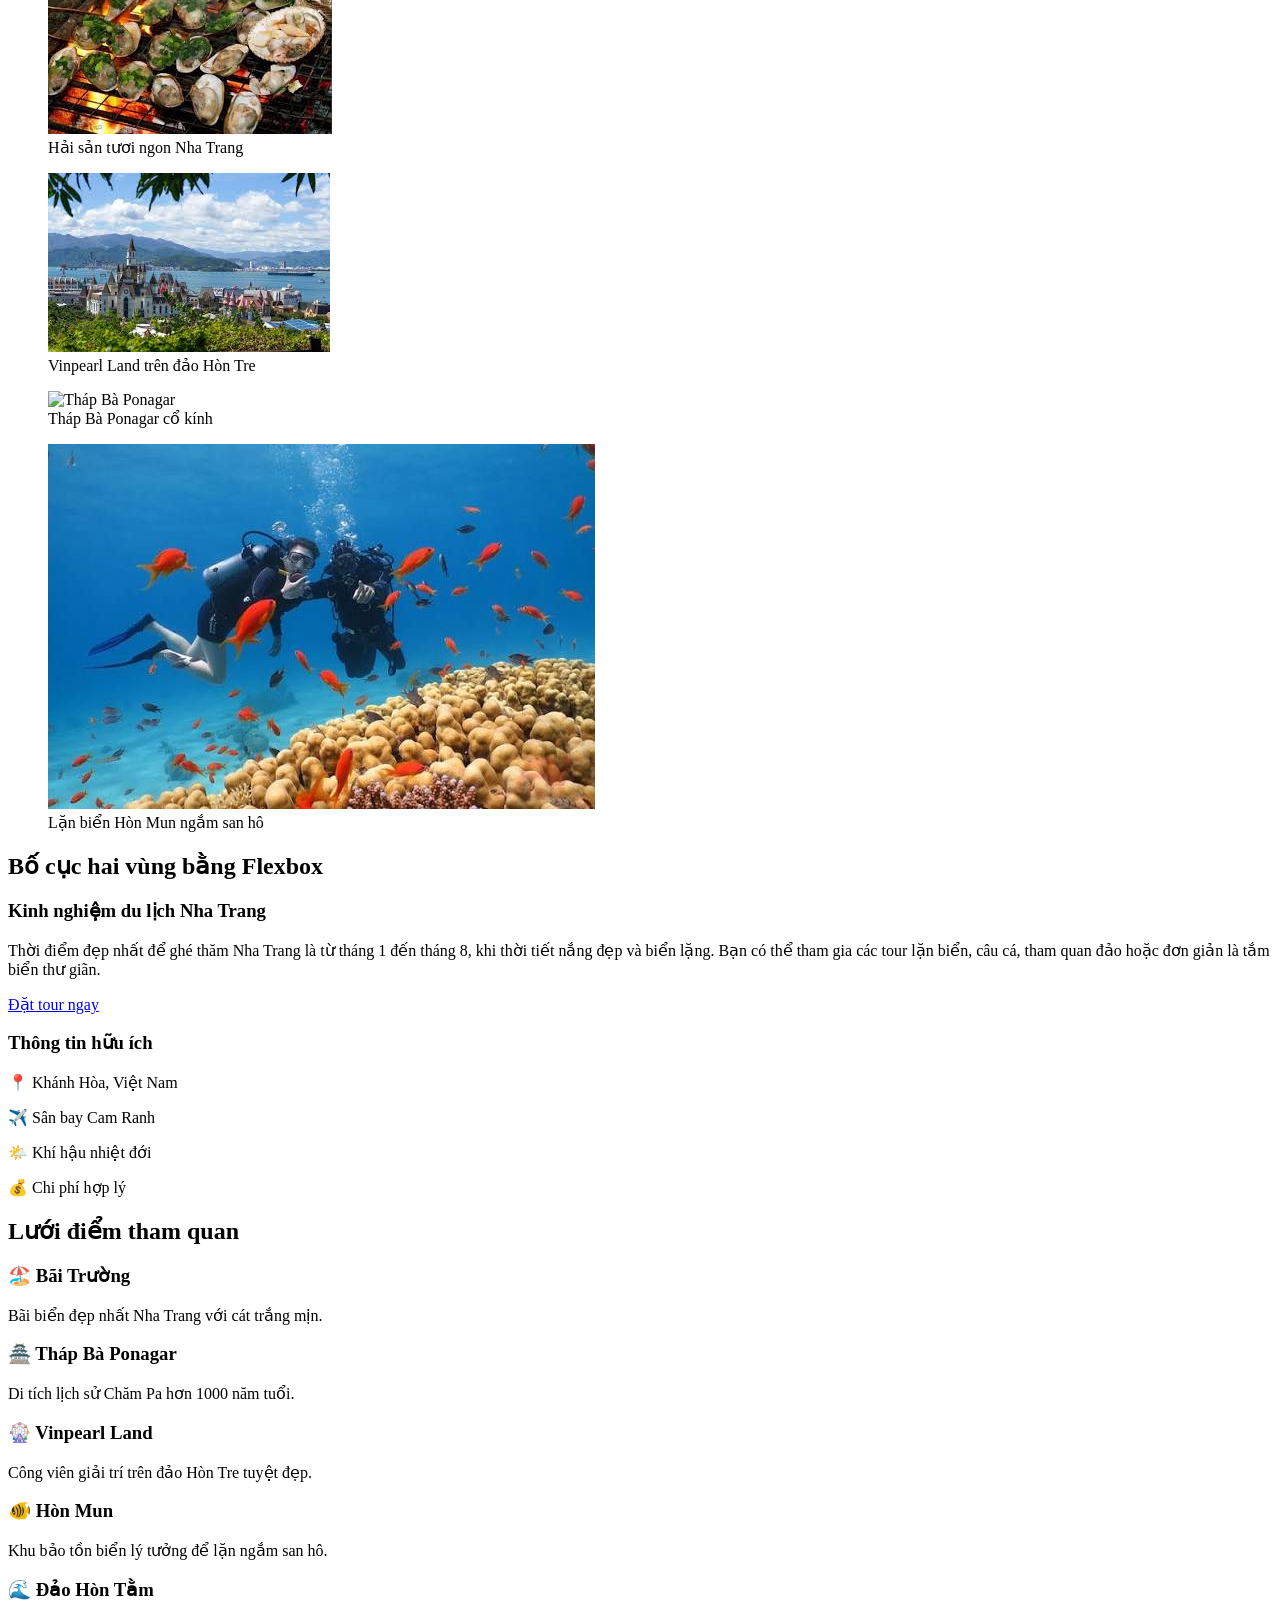
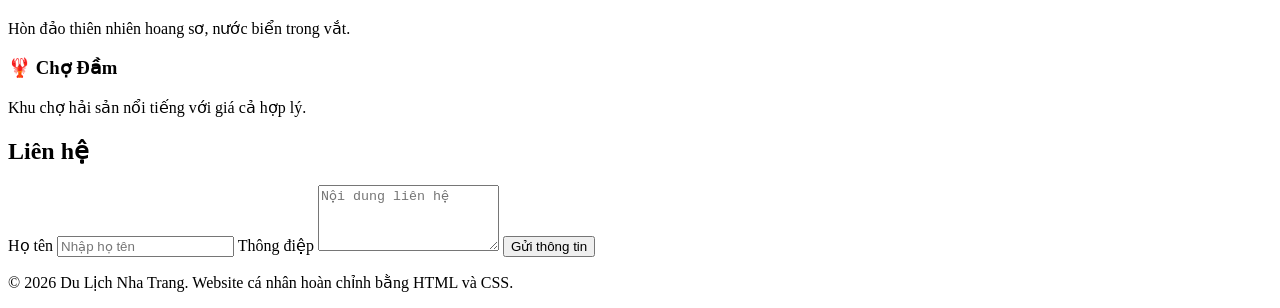
==== commit ba9aab64: "Update index.html" ====
--- a/index.html
+++ b/index.html
@@ -10,28 +10,15 @@
 
 <header class="site-header" id="top">
   <div class="brand">Du Lịch Nha Trang</div>
-
-  <div class="header-right">
-    <!-- BÀI 6: Hộp chọn chủ đề giao diện -->
-    <select id="themeSelect" title="Chọn giao diện">
-      <option value="">🎨 Giao diện mặc định</option>
-      <option value="dark-mode">🌙 Nền tối</option>
-      <option value="warm-mode">🌅 Nền ấm</option>
-    </select>
-
-    <!-- BÀI 5: Nút Menu responsive -->
-    <button id="menuToggle" class="menu-toggle">☰ Menu</button>
-
-    <nav class="main-nav" id="mainMenu" aria-label="Điều hướng chính">
-      <a href="#hero">Trang chủ</a>
-      <a href="#about">Giới thiệu</a>
-      <a href="#features">Điểm đến</a>
-      <a href="#gallery">Thư viện</a>
-      <a href="#layout">Khám phá</a>
-      <a href="#portfolio">Tham quan</a>
-      <a href="#contact">Liên hệ</a>
-    </nav>
-  </div>
+  <nav class="main-nav" aria-label="Điều hướng chính">
+    <a href="#hero">Trang chủ</a>
+    <a href="#about">Giới thiệu</a>
+    <a href="#features">Điểm đến</a>
+    <a href="#gallery">Thư viện</a>
+    <a href="#layout">Khám phá</a>
+    <a href="#portfolio">Tham quan</a>
+    <a href="#contact">Liên hệ</a>
+  </nav>
 </header>
 
 <main>
@@ -47,6 +34,7 @@
 
   <section class="section about-section" id="about">
     <h2>Giới thiệu Nha Trang</h2>
+    
     <div id="aboutContent">
       <p>Nha Trang là thành phố ven biển thuộc tỉnh Khánh Hòa, nổi tiếng với bãi biển dài 6km tuyệt đẹp và khí hậu nhiệt đới ôn hòa quanh năm.</p>
       <ul class="topic-list">
@@ -55,7 +43,8 @@
         <li>Nhiều điểm du lịch hấp dẫn như Vinpearl, Tháp Bà Ponagar.</li>
       </ul>
     </div>
-    <button id="toggleAboutBtn">Ẩn nội dung</button>
+    
+    <button id="toggleAboutBtn">Ẩn/Hiện nội dung</button>
   </section>
 
   <section class="section style-guide" id="style-guide">
@@ -193,7 +182,6 @@
 <footer class="site-footer">
   <p>© 2026 Du Lịch Nha Trang. Website cá nhân hoàn chỉnh bằng HTML và CSS.</p>
 </footer>
-
-<script src="js/script.js"></script>
+  <script src="js/script.js"></script>
 </body>
 </html>
--- a/css/styletonghop.css
+++ b/css/styletonghop.css
@@ -1,547 +1,106 @@
 /* ============================================================
-   styletonghop.css — Du Lịch Nha Trang
+   script.js — Du Lịch Nha Trang
    ============================================================ */
 
-/* --- Reset --- */
-*, *::before, *::after { box-sizing: border-box; }
+document.addEventListener("DOMContentLoaded", function () {
 
-body {
-  margin: 0;
-  font-family: 'Segoe UI', Arial, sans-serif;
-  color: #1f2937;
-  background-color: #f8fafc;
-}
+  /* ============================================================
+     HELLO BUTTON (Hero section)
+     ============================================================ */
+  const helloBtn = document.getElementById("helloBtn");
+  const helloResult = document.getElementById("helloResult");
 
-h1, h2, h3, h4, p { margin: 0; }
-a { color: #2563eb; text-decoration: none; }
-
-img {
-  max-width: 100%;
-  height: auto;
-  display: block;
-}
-
-/* --- CSS Variables --- */
-:root {
-  --primary: #2563eb;
-  --accent:  #f97316;
-  --soft:    #eff6ff;
-  --dark:    #111827;
-  --border:  #e2e8f0;
-  --radius:  14px;
-  --shadow:  0 4px 16px rgba(0,0,0,0.08);
-}
-
-/* ============================================================
-   HEADER & NAV
-   ============================================================ */
-.site-header {
-  display: flex;
-  align-items: center;
-  justify-content: space-between;
-  padding: 14px 6%;
-  background: #fff;
-  border-bottom: 1px solid var(--border);
-  position: sticky;
-  top: 0;
-  z-index: 100;
-  box-shadow: 0 1px 8px rgba(0,0,0,0.06);
-}
-
-.brand {
-  font-weight: 800;
-  font-size: 20px;
-  color: var(--primary);
-}
-
-.main-nav {
-  display: flex;
-  gap: 4px;
-}
-
-.main-nav a {
-  padding: 6px 12px;
-  border-radius: 8px;
-  font-size: 14px;
-  font-weight: 600;
-  color: #374151;
-  transition: background 0.2s, color 0.2s;
-}
-
-.main-nav a:hover {
-  background: var(--soft);
-  color: var(--primary);
-}
-
-/* ============================================================
-   HERO
-   ============================================================ */
-.hero {
-  padding: 64px 6%;
-  background: linear-gradient(135deg, var(--primary) 0%, #06b6d4 100%);
-  color: white;
-}
-
-.eyebrow {
-  font-size: 12px;
-  letter-spacing: 3px;
-  text-transform: uppercase;
-  opacity: 0.85;
-  margin-bottom: 12px;
-  font-weight: 600;
-  color: white;
-}
-
-#mainTitle {
-  font-size: clamp(32px, 5vw, 56px);
-  font-weight: 800;
-  line-height: 1.15;
-  margin-bottom: 16px;
-  color: white;
-  text-shadow: 0 2px 8px rgba(0,0,0,0.25);
-}
-
-.intro {
-  font-size: 18px;
-  font-weight: 600;
-  line-height: 1.7;
-  max-width: 560px;
-  margin-bottom: 28px;
-  color: white;
-  text-shadow: 0 1px 4px rgba(0,0,0,0.3);
-}
-
-.primary-button {
-  display: inline-block;
-  padding: 12px 28px;
-  background: var(--accent);
-  color: #fff;
-  border-radius: 999px;
-  font-weight: 700;
-  font-size: 15px;
-  transition: opacity 0.2s, transform 0.2s;
-  border: none;
-  cursor: pointer;
-}
-
-.primary-button:hover {
-  opacity: 0.88;
-  transform: translateY(-1px);
-}
-
-/* Lời chào hiện sau khi click */
-#helloResult {
-  margin-top: 16px;
-  font-size: 17px;
-  font-weight: 700;
-  color: white;
-  text-shadow: 0 2px 6px rgba(0,0,0,0.3);
-  min-height: 24px;
-}
-
-/* Nút helloBtn trong hero */
-#helloBtn {
-  margin-left: 12px;
-  padding: 12px 24px;
-  background: rgba(255,255,255,0.2);
-  color: white;
-  border: 2px solid white;
-  border-radius: 999px;
-  font-weight: 700;
-  font-size: 15px;
-  cursor: pointer;
-  transition: background 0.2s;
-}
-
-#helloBtn:hover {
-  background: rgba(255,255,255,0.35);
-}
-
-/* ============================================================
-   SECTIONS CHUNG
-   ============================================================ */
-.section {
-  padding: 36px 6%;
-  max-width: 1200px;
-  margin: 0 auto;
-}
-
-h2 {
-  font-size: 22px;
-  font-weight: 700;
-  text-align: center;
-  color: var(--dark);
-  margin-bottom: 18px;
-}
-
-h3 {
-  font-size: 16px;
-  font-weight: 700;
-  color: var(--primary);
-  margin-bottom: 6px;
-}
-
-p, li {
-  font-size: 15px;
-  line-height: 1.65;
-  color: #374151;
-}
-
-.topic-list {
-  padding-left: 18px;
-  margin-top: 10px;
-  line-height: 2;
-}
-
-/* ============================================================
-   ABOUT
-   ============================================================ */
-.about-section p {
-  margin-top: 8px;
-}
-
-/* ============================================================
-   BẢNG PHONG CÁCH
-   ============================================================ */
-.style-guide {
-  background: var(--soft);
-  border-radius: var(--radius);
-}
-
-.swatches {
-  display: flex;
-  gap: 10px;
-  flex-wrap: wrap;
-  justify-content: center;
-}
-
-.swatch {
-  padding: 12px 24px;
-  border-radius: 10px;
-  font-weight: 700;
-  font-size: 14px;
-  color: white;
-}
-
-.swatch-primary { background: var(--primary); }
-.swatch-accent  { background: var(--accent); }
-.swatch-soft    { background: #90c0e8; color: #111; }
-
-/* ============================================================
-   STORY / BLOCKQUOTE
-   ============================================================ */
-.lead {
-  font-size: 16px;
-  font-weight: 600;
-  margin-bottom: 12px;
-}
-
-blockquote {
-  font-size: 16px;
-  font-style: italic;
-  border-left: 4px solid var(--primary);
-  padding: 12px 18px;
-  background: white;
-  border-radius: 0 8px 8px 0;
-  color: #555;
-  margin: 0;
-}
-
-/* ============================================================
-   CARDS (Điểm đến nổi bật)
-   ============================================================ */
-.card-row {
-  display: flex;
-  gap: 16px;
-  flex-wrap: wrap;
-}
-
-.feature-card {
-  flex: 1;
-  min-width: 220px;
-  border: 1px solid var(--border);
-  border-radius: var(--radius);
-  background: #fff;
-  box-shadow: var(--shadow);
-  overflow: hidden;
-  transition: transform 0.2s, box-shadow 0.2s;
-}
-
-.feature-card:hover {
-  transform: translateY(-3px);
-  box-shadow: 0 8px 24px rgba(0,0,0,0.12);
-}
-
-.feature-card img {
-  width: 100%;
-  height: 160px;
-  object-fit: cover;
-  border-radius: 0;
-}
-
-.card-body {
-  padding: 14px 16px;
-}
-
-.card-body h3 { margin-bottom: 6px; }
-
-.card-body p {
-  font-size: 14px;
-  margin-bottom: 12px;
-}
-
-.btn {
-  display: inline-block;
-  padding: 7px 16px;
-  background: var(--primary);
-  color: white;
-  border-radius: 8px;
-  font-weight: 700;
-  font-size: 13px;
-  transition: background 0.2s;
-}
-
-.btn:hover { background: #1d4ed8; }
-
-/* ============================================================
-   GALLERY (Thư viện ảnh)
-   ============================================================ */
-.image-strip {
-  display: flex;
-  gap: 12px;
-  flex-wrap: wrap;
-}
-
-.image-strip figure {
-  flex: 1;
-  min-width: 160px;
-  margin: 0;
-  border: 1px solid var(--border);
-  border-radius: var(--radius);
-  background: white;
-  overflow: hidden;
-}
-
-.image-strip figure img {
-  width: 100%;
-  height: 130px;
-  object-fit: cover;
-  border-radius: 0;
-}
-
-figcaption {
-  padding: 8px 10px;
-  font-size: 12px;
-  color: #666;
-  text-align: center;
-  font-style: italic;
-}
-
-/* ============================================================
-   LAYOUT (Flexbox 2 cột)
-   ============================================================ */
-.content-layout {
-  display: flex;
-  gap: 20px;
-  align-items: flex-start;
-}
-
-.main-content { flex: 2; }
-
-.main-content p { margin: 10px 0 16px; }
-
-.side-panel {
-  flex: 1;
-  padding: 18px 20px;
-  background: var(--soft);
-  border-radius: var(--radius);
-}
-
-.side-panel h3 { margin-bottom: 10px; }
-
-.side-panel p {
-  margin-bottom: 6px;
-  font-size: 14px;
-}
-
-/* ============================================================
-   PORTFOLIO GRID (Lưới tham quan)
-   ============================================================ */
-.portfolio-grid {
-  display: grid;
-  grid-template-columns: repeat(3, 1fr);
-  gap: 14px;
-}
-
-.portfolio-grid article {
-  padding: 16px 18px;
-  background: #fff;
-  border: 1px solid var(--border);
-  border-radius: var(--radius);
-  box-shadow: var(--shadow);
-  transition: transform 0.2s;
-}
-
-.portfolio-grid article:hover {
-  transform: translateY(-2px);
-}
-
-.portfolio-grid article h3 { margin-bottom: 6px; }
-.portfolio-grid article p { font-size: 14px; }
-
-/* ============================================================
-   CONTACT FORM
-   ============================================================ */
-.contact-form {
-  max-width: 560px;
-  margin: 0 auto;
-  display: grid;
-  gap: 10px;
-}
-
-label {
-  font-size: 14px;
-  font-weight: 600;
-  color: #374151;
-}
-
-input, textarea {
-  width: 100%;
-  padding: 11px 14px;
-  border: 1px solid var(--border);
-  border-radius: 10px;
-  font: inherit;
-  font-size: 15px;
-  transition: border-color 0.2s;
-}
-
-input:focus, textarea:focus {
-  outline: none;
-  border-color: var(--primary);
-}
-
-button[type="submit"] {
-  padding: 12px;
-  background: var(--primary);
-  color: white;
-  border: 0;
-  border-radius: 10px;
-  font-weight: 700;
-  font-size: 15px;
-  cursor: pointer;
-  transition: background 0.2s;
-}
-
-button[type="submit"]:hover { background: #1d4ed8; }
-
-/* ============================================================
-   FOOTER
-   ============================================================ */
-.site-footer {
-  padding: 20px 6%;
-  text-align: center;
-  color: white;
-  background: var(--dark);
-  font-size: 14px;
-}
-
-.site-footer p { color: rgba(255,255,255,0.8); }
-
-/* ============================================================
-   RESPONSIVE
-   ============================================================ */
-@media (max-width: 768px) {
-  .site-header { padding: 12px 4%; }
-  .main-nav a { padding: 5px 8px; font-size: 13px; }
-  .hero { padding: 36px 4%; }
-  .section { padding: 24px 4%; }
-  .card-row, .content-layout, .image-strip { flex-direction: column; }
-  .feature-card { min-width: unset; }
-  .portfolio-grid { grid-template-columns: 1fr 1fr; }
-}
-
-@media (max-width: 480px) {
-  .main-nav { display: none; }
-  .portfolio-grid { grid-template-columns: 1fr; }
-}
-
-
-/* ============================================================
-   BÀI 4: CSS ẨN/HIỆN NỘI DUNG GIỚI THIỆU
-   ============================================================ */
-.hidden {
-  display: none !important; /* Lớp ẩn nội dung bắt buộc */
-}
-
-/* Định hình lại nút Bấm Ẩn/Hiện một chút cho đẹp mắt */
-#toggleAboutBtn {
-  margin-top: 14px;
-  padding: 10px 20px;
-  background-color: var(--primary);
-  color: white;
-  border: none;
-  border-radius: 8px;
-  font-weight: 700;
-  font-size: 14px;
-  cursor: pointer;
-  transition: background 0.2s;
-}
-
-#toggleAboutBtn:hover {
-  background-color: #1d4ed8;
-}
-/* ============================================================
-   BÀI 5: CSS CHO MENU TƯƠNG TÁC RESPONSIVE
-   ============================================================ */
-
-/* 1. Mặc định ẩn nút Menu trên máy tính/màn hình lớn */
-.menu-toggle {
-  display: none;
-  padding: 8px 16px;
-  background-color: var(--primary);
-  color: white;
-  border: none;
-  border-radius: 8px;
-  font-weight: 700;
-  font-size: 14px;
-  cursor: pointer;
-  transition: background 0.2s;
-}
-
-.menu-toggle:hover {
-  background-color: #1d4ed8;
-}
-
-/* 2. Xử lý hiển thị responsive khi co nhỏ màn hình (Mobile/Tablet) */
-@media (max-width: 768px) {
-  /* Hiện nút bấm kích hoạt menu lên */
-  .menu-toggle {
-    display: inline-block;
+  if (helloBtn && helloResult) {
+    helloBtn.addEventListener("click", function () {
+      helloResult.textContent = "👋 Xin chào! Chào mừng bạn đến với Nha Trang!";
+    });
   }
 
-  /* Định vị lại thanh menu đổ xuống dưới header */
-  .main-nav {
-    display: none; /* Mặc định ẩn đi */
-    flex-direction: column;
-    position: absolute;
-    top: 100%;
-    left: 0;
-    width: 100%;
-    background-color: white;
-    padding: 10px 0;
-    box-shadow: 0 4px 12px rgba(0,0,0,0.1);
-    border-top: 1px solid var(--border);
-    gap: 0;
+  /* ============================================================
+     BÀI 4: ẨN/HIỆN NỘI DUNG GIỚI THIỆU
+     ============================================================ */
+  const toggleAboutBtn = document.getElementById("toggleAboutBtn");
+  const aboutContent = document.getElementById("aboutContent");
+
+  if (toggleAboutBtn && aboutContent) {
+    toggleAboutBtn.addEventListener("click", function () {
+      aboutContent.classList.toggle("hidden");
+      toggleAboutBtn.textContent = aboutContent.classList.contains("hidden")
+        ? "Hiện nội dung"
+        : "Ẩn nội dung";
+    });
   }
 
-  .main-nav a {
-    padding: 12px 20px;
-    border-radius: 0;
-    width: 100%;
+  /* ============================================================
+     BÀI 5: MENU RESPONSIVE
+     ============================================================ */
+  const menuToggle = document.getElementById("menuToggle");
+  const mainMenu = document.getElementById("mainMenu");
+
+  if (menuToggle && mainMenu) {
+    menuToggle.addEventListener("click", function () {
+      mainMenu.classList.toggle("active");
+    });
+
+    // Đóng menu khi bấm vào một link (trên mobile)
+    mainMenu.querySelectorAll("a").forEach(function (link) {
+      link.addEventListener("click", function () {
+        mainMenu.classList.remove("active");
+      });
+    });
   }
 
-  /* Class .active này sẽ được JS thêm vào để hiển thị menu */
-  .main-nav.active {
-    display: flex;
+  /* ============================================================
+     BÀI 6: CHỌN CHỦ ĐỀ GIAO DIỆN (THEME)
+     ============================================================ */
+  const themeSelect = document.getElementById("themeSelect");
+
+  if (themeSelect) {
+    themeSelect.addEventListener("change", function () {
+      document.body.classList.remove("dark-mode", "warm-mode");
+      if (themeSelect.value) {
+        document.body.classList.add(themeSelect.value);
+      }
+    });
   }
-}
+
+  /* ============================================================
+     BÀI 7: TÌM KIẾM NHANH NỘI DUNG TRONG WEBSITE
+     ------------------------------------------------------------
+     Yêu cầu:
+     1. Ô tìm kiếm có id="searchInput".
+     2. Các thẻ nội dung cần tìm kiếm gắn class search-item.
+     3. Khi người dùng gõ, JS lọc các thẻ có chứa từ khóa.
+     4. Không phân biệt chữ hoa/chữ thường.
+     ============================================================ */
+  const searchInput = document.getElementById("searchInput");
+  const searchItems = document.querySelectorAll(".search-item");
+  const searchNoResult = document.getElementById("searchNoResult");
+
+  if (searchInput && searchItems.length > 0) {
+    searchInput.addEventListener("keyup", function () {
+      const keyword = searchInput.value.toLowerCase().trim();
+      let visibleCount = 0;
+
+      searchItems.forEach(function (item) {
+        const text = item.textContent.toLowerCase();
+        if (text.includes(keyword)) {
+          item.style.display = "";
+          visibleCount++;
+        } else {
+          item.style.display = "none";
+        }
+      });
+
+      // Hiện thông báo nếu không có kết quả nào khớp
+      if (searchNoResult) {
+        if (visibleCount === 0 && keyword !== "") {
+          searchNoResult.classList.remove("hidden");
+        } else {
+          searchNoResult.classList.add("hidden");
+        }
+      }
+    });
+  }
+
+});
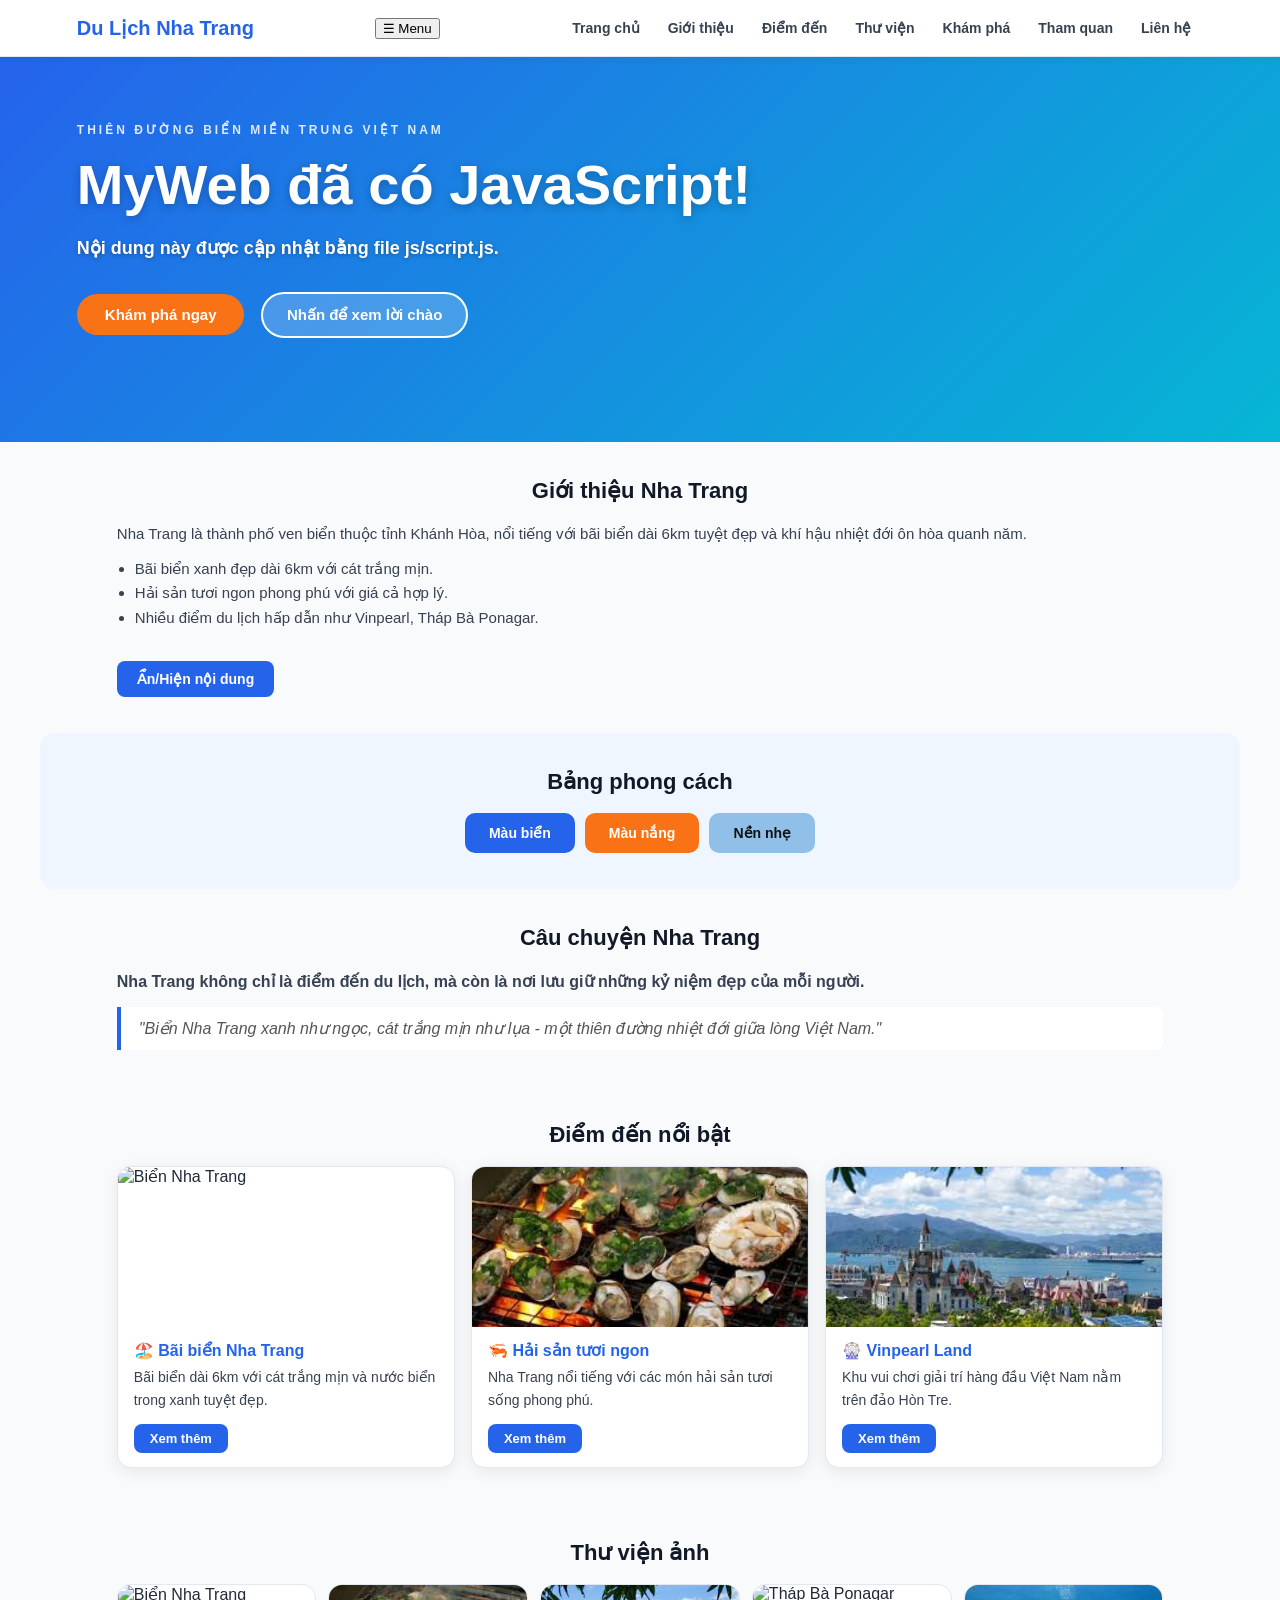
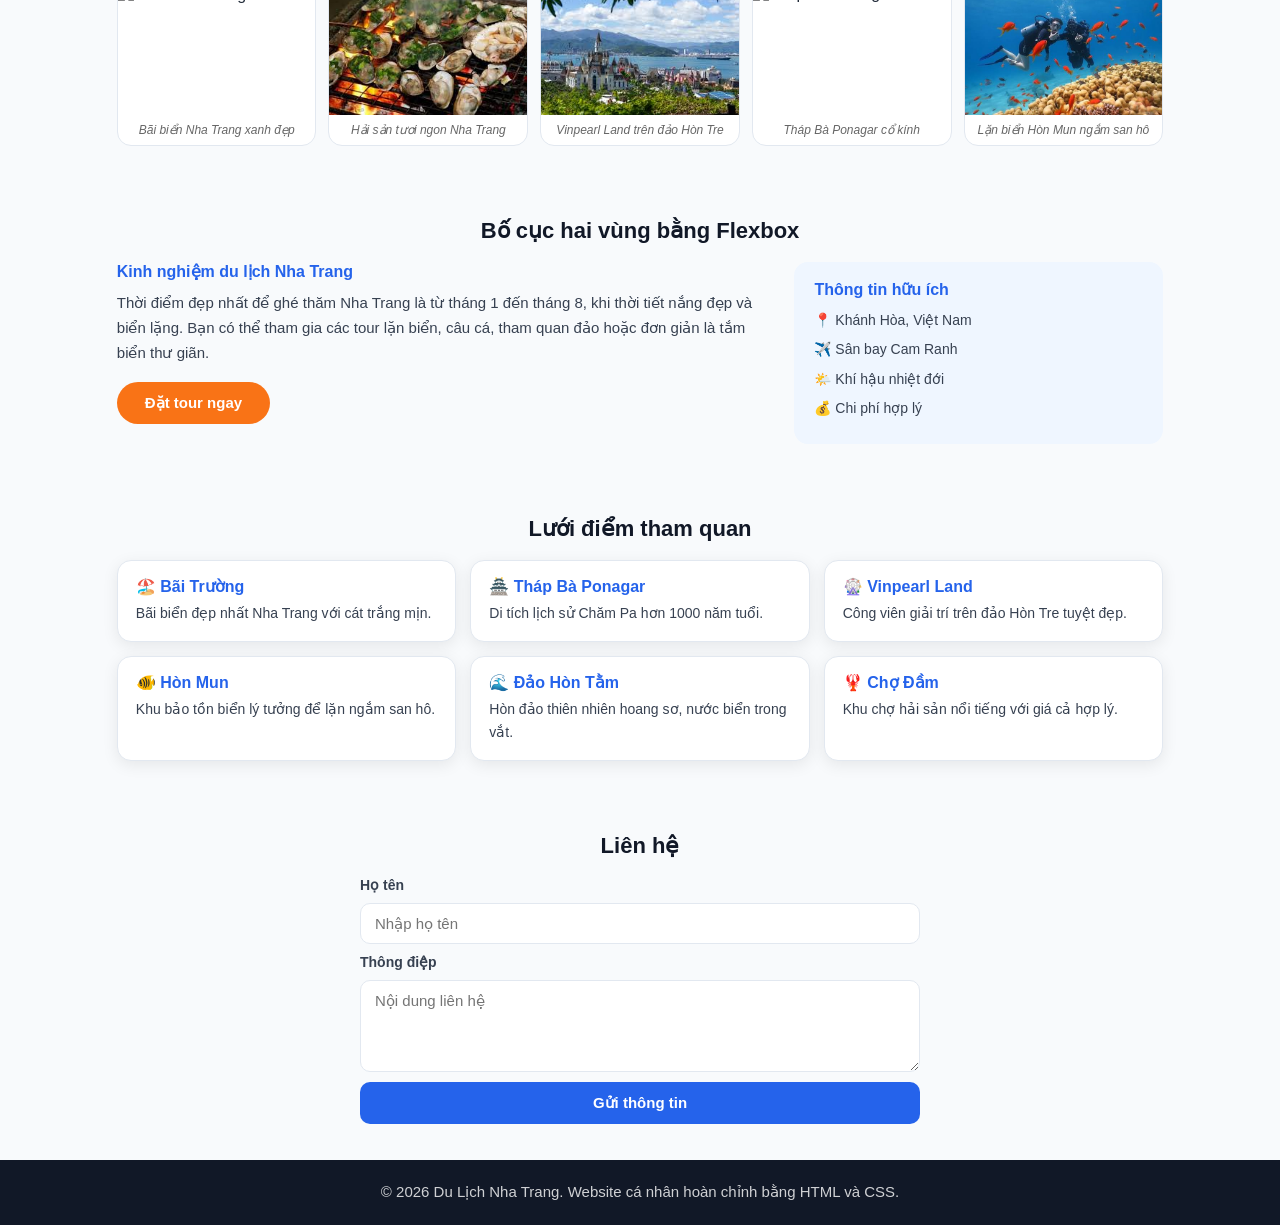
==== commit 3f54d771: "Update index.html" ====
--- a/index.html
+++ b/index.html
@@ -10,7 +10,10 @@
 
 <header class="site-header" id="top">
   <div class="brand">Du Lịch Nha Trang</div>
-  <nav class="main-nav" aria-label="Điều hướng chính">
+  
+  <button id="menuToggle" class="menu-toggle">☰ Menu</button>
+  
+  <nav class="main-nav" id="mainMenu" aria-label="Điều hướng chính">
     <a href="#hero">Trang chủ</a>
     <a href="#about">Giới thiệu</a>
     <a href="#features">Điểm đến</a>
--- a/css/styletonghop.css
+++ b/css/styletonghop.css
@@ -1,106 +1,492 @@
 /* ============================================================
-   script.js — Du Lịch Nha Trang
-   ============================================================ */
-
-document.addEventListener("DOMContentLoaded", function () {
-
-  /* ============================================================
-     HELLO BUTTON (Hero section)
-     ============================================================ */
-  const helloBtn = document.getElementById("helloBtn");
-  const helloResult = document.getElementById("helloResult");
-
-  if (helloBtn && helloResult) {
-    helloBtn.addEventListener("click", function () {
-      helloResult.textContent = "👋 Xin chào! Chào mừng bạn đến với Nha Trang!";
-    });
-  }
-
-  /* ============================================================
-     BÀI 4: ẨN/HIỆN NỘI DUNG GIỚI THIỆU
-     ============================================================ */
-  const toggleAboutBtn = document.getElementById("toggleAboutBtn");
-  const aboutContent = document.getElementById("aboutContent");
-
-  if (toggleAboutBtn && aboutContent) {
-    toggleAboutBtn.addEventListener("click", function () {
-      aboutContent.classList.toggle("hidden");
-      toggleAboutBtn.textContent = aboutContent.classList.contains("hidden")
-        ? "Hiện nội dung"
-        : "Ẩn nội dung";
-    });
-  }
-
-  /* ============================================================
-     BÀI 5: MENU RESPONSIVE
-     ============================================================ */
-  const menuToggle = document.getElementById("menuToggle");
-  const mainMenu = document.getElementById("mainMenu");
-
-  if (menuToggle && mainMenu) {
-    menuToggle.addEventListener("click", function () {
-      mainMenu.classList.toggle("active");
-    });
-
-    // Đóng menu khi bấm vào một link (trên mobile)
-    mainMenu.querySelectorAll("a").forEach(function (link) {
-      link.addEventListener("click", function () {
-        mainMenu.classList.remove("active");
-      });
-    });
-  }
-
-  /* ============================================================
-     BÀI 6: CHỌN CHỦ ĐỀ GIAO DIỆN (THEME)
-     ============================================================ */
-  const themeSelect = document.getElementById("themeSelect");
-
-  if (themeSelect) {
-    themeSelect.addEventListener("change", function () {
-      document.body.classList.remove("dark-mode", "warm-mode");
-      if (themeSelect.value) {
-        document.body.classList.add(themeSelect.value);
-      }
-    });
-  }
-
-  /* ============================================================
-     BÀI 7: TÌM KIẾM NHANH NỘI DUNG TRONG WEBSITE
-     ------------------------------------------------------------
-     Yêu cầu:
-     1. Ô tìm kiếm có id="searchInput".
-     2. Các thẻ nội dung cần tìm kiếm gắn class search-item.
-     3. Khi người dùng gõ, JS lọc các thẻ có chứa từ khóa.
-     4. Không phân biệt chữ hoa/chữ thường.
-     ============================================================ */
-  const searchInput = document.getElementById("searchInput");
-  const searchItems = document.querySelectorAll(".search-item");
-  const searchNoResult = document.getElementById("searchNoResult");
-
-  if (searchInput && searchItems.length > 0) {
-    searchInput.addEventListener("keyup", function () {
-      const keyword = searchInput.value.toLowerCase().trim();
-      let visibleCount = 0;
-
-      searchItems.forEach(function (item) {
-        const text = item.textContent.toLowerCase();
-        if (text.includes(keyword)) {
-          item.style.display = "";
-          visibleCount++;
-        } else {
-          item.style.display = "none";
-        }
-      });
-
-      // Hiện thông báo nếu không có kết quả nào khớp
-      if (searchNoResult) {
-        if (visibleCount === 0 && keyword !== "") {
-          searchNoResult.classList.remove("hidden");
-        } else {
-          searchNoResult.classList.add("hidden");
-        }
-      }
-    });
-  }
-
-});
+   styletonghop.css — Du Lịch Nha Trang
+   ============================================================ */
+
+/* --- Reset --- */
+*, *::before, *::after { box-sizing: border-box; }
+
+body {
+  margin: 0;
+  font-family: 'Segoe UI', Arial, sans-serif;
+  color: #1f2937;
+  background-color: #f8fafc;
+}
+
+h1, h2, h3, h4, p { margin: 0; }
+a { color: #2563eb; text-decoration: none; }
+
+img {
+  max-width: 100%;
+  height: auto;
+  display: block;
+}
+
+/* --- CSS Variables --- */
+:root {
+  --primary: #2563eb;
+  --accent:  #f97316;
+  --soft:    #eff6ff;
+  --dark:    #111827;
+  --border:  #e2e8f0;
+  --radius:  14px;
+  --shadow:  0 4px 16px rgba(0,0,0,0.08);
+}
+
+/* ============================================================
+   HEADER & NAV
+   ============================================================ */
+.site-header {
+  display: flex;
+  align-items: center;
+  justify-content: space-between;
+  padding: 14px 6%;
+  background: #fff;
+  border-bottom: 1px solid var(--border);
+  position: sticky;
+  top: 0;
+  z-index: 100;
+  box-shadow: 0 1px 8px rgba(0,0,0,0.06);
+}
+
+.brand {
+  font-weight: 800;
+  font-size: 20px;
+  color: var(--primary);
+}
+
+.main-nav {
+  display: flex;
+  gap: 4px;
+}
+
+.main-nav a {
+  padding: 6px 12px;
+  border-radius: 8px;
+  font-size: 14px;
+  font-weight: 600;
+  color: #374151;
+  transition: background 0.2s, color 0.2s;
+}
+
+.main-nav a:hover {
+  background: var(--soft);
+  color: var(--primary);
+}
+
+/* ============================================================
+   HERO
+   ============================================================ */
+.hero {
+  padding: 64px 6%;
+  background: linear-gradient(135deg, var(--primary) 0%, #06b6d4 100%);
+  color: white;
+}
+
+.eyebrow {
+  font-size: 12px;
+  letter-spacing: 3px;
+  text-transform: uppercase;
+  opacity: 0.85;
+  margin-bottom: 12px;
+  font-weight: 600;
+  color: white;
+}
+
+#mainTitle {
+  font-size: clamp(32px, 5vw, 56px);
+  font-weight: 800;
+  line-height: 1.15;
+  margin-bottom: 16px;
+  color: white;
+  text-shadow: 0 2px 8px rgba(0,0,0,0.25);
+}
+
+.intro {
+  font-size: 18px;
+  font-weight: 600;
+  line-height: 1.7;
+  max-width: 560px;
+  margin-bottom: 28px;
+  color: white;
+  text-shadow: 0 1px 4px rgba(0,0,0,0.3);
+}
+
+.primary-button {
+  display: inline-block;
+  padding: 12px 28px;
+  background: var(--accent);
+  color: #fff;
+  border-radius: 999px;
+  font-weight: 700;
+  font-size: 15px;
+  transition: opacity 0.2s, transform 0.2s;
+  border: none;
+  cursor: pointer;
+}
+
+.primary-button:hover {
+  opacity: 0.88;
+  transform: translateY(-1px);
+}
+
+/* Lời chào hiện sau khi click */
+#helloResult {
+  margin-top: 16px;
+  font-size: 17px;
+  font-weight: 700;
+  color: white;
+  text-shadow: 0 2px 6px rgba(0,0,0,0.3);
+  min-height: 24px;
+}
+
+/* Nút helloBtn trong hero */
+#helloBtn {
+  margin-left: 12px;
+  padding: 12px 24px;
+  background: rgba(255,255,255,0.2);
+  color: white;
+  border: 2px solid white;
+  border-radius: 999px;
+  font-weight: 700;
+  font-size: 15px;
+  cursor: pointer;
+  transition: background 0.2s;
+}
+
+#helloBtn:hover {
+  background: rgba(255,255,255,0.35);
+}
+
+/* ============================================================
+   SECTIONS CHUNG
+   ============================================================ */
+.section {
+  padding: 36px 6%;
+  max-width: 1200px;
+  margin: 0 auto;
+}
+
+h2 {
+  font-size: 22px;
+  font-weight: 700;
+  text-align: center;
+  color: var(--dark);
+  margin-bottom: 18px;
+}
+
+h3 {
+  font-size: 16px;
+  font-weight: 700;
+  color: var(--primary);
+  margin-bottom: 6px;
+}
+
+p, li {
+  font-size: 15px;
+  line-height: 1.65;
+  color: #374151;
+}
+
+.topic-list {
+  padding-left: 18px;
+  margin-top: 10px;
+  line-height: 2;
+}
+
+/* ============================================================
+   ABOUT
+   ============================================================ */
+.about-section p {
+  margin-top: 8px;
+}
+
+/* ============================================================
+   BẢNG PHONG CÁCH
+   ============================================================ */
+.style-guide {
+  background: var(--soft);
+  border-radius: var(--radius);
+}
+
+.swatches {
+  display: flex;
+  gap: 10px;
+  flex-wrap: wrap;
+  justify-content: center;
+}
+
+.swatch {
+  padding: 12px 24px;
+  border-radius: 10px;
+  font-weight: 700;
+  font-size: 14px;
+  color: white;
+}
+
+.swatch-primary { background: var(--primary); }
+.swatch-accent  { background: var(--accent); }
+.swatch-soft    { background: #90c0e8; color: #111; }
+
+/* ============================================================
+   STORY / BLOCKQUOTE
+   ============================================================ */
+.lead {
+  font-size: 16px;
+  font-weight: 600;
+  margin-bottom: 12px;
+}
+
+blockquote {
+  font-size: 16px;
+  font-style: italic;
+  border-left: 4px solid var(--primary);
+  padding: 12px 18px;
+  background: white;
+  border-radius: 0 8px 8px 0;
+  color: #555;
+  margin: 0;
+}
+
+/* ============================================================
+   CARDS (Điểm đến nổi bật)
+   ============================================================ */
+.card-row {
+  display: flex;
+  gap: 16px;
+  flex-wrap: wrap;
+}
+
+.feature-card {
+  flex: 1;
+  min-width: 220px;
+  border: 1px solid var(--border);
+  border-radius: var(--radius);
+  background: #fff;
+  box-shadow: var(--shadow);
+  overflow: hidden;
+  transition: transform 0.2s, box-shadow 0.2s;
+}
+
+.feature-card:hover {
+  transform: translateY(-3px);
+  box-shadow: 0 8px 24px rgba(0,0,0,0.12);
+}
+
+.feature-card img {
+  width: 100%;
+  height: 160px;
+  object-fit: cover;
+  border-radius: 0;
+}
+
+.card-body {
+  padding: 14px 16px;
+}
+
+.card-body h3 { margin-bottom: 6px; }
+
+.card-body p {
+  font-size: 14px;
+  margin-bottom: 12px;
+}
+
+.btn {
+  display: inline-block;
+  padding: 7px 16px;
+  background: var(--primary);
+  color: white;
+  border-radius: 8px;
+  font-weight: 700;
+  font-size: 13px;
+  transition: background 0.2s;
+}
+
+.btn:hover { background: #1d4ed8; }
+
+/* ============================================================
+   GALLERY (Thư viện ảnh)
+   ============================================================ */
+.image-strip {
+  display: flex;
+  gap: 12px;
+  flex-wrap: wrap;
+}
+
+.image-strip figure {
+  flex: 1;
+  min-width: 160px;
+  margin: 0;
+  border: 1px solid var(--border);
+  border-radius: var(--radius);
+  background: white;
+  overflow: hidden;
+}
+
+.image-strip figure img {
+  width: 100%;
+  height: 130px;
+  object-fit: cover;
+  border-radius: 0;
+}
+
+figcaption {
+  padding: 8px 10px;
+  font-size: 12px;
+  color: #666;
+  text-align: center;
+  font-style: italic;
+}
+
+/* ============================================================
+   LAYOUT (Flexbox 2 cột)
+   ============================================================ */
+.content-layout {
+  display: flex;
+  gap: 20px;
+  align-items: flex-start;
+}
+
+.main-content { flex: 2; }
+
+.main-content p { margin: 10px 0 16px; }
+
+.side-panel {
+  flex: 1;
+  padding: 18px 20px;
+  background: var(--soft);
+  border-radius: var(--radius);
+}
+
+.side-panel h3 { margin-bottom: 10px; }
+
+.side-panel p {
+  margin-bottom: 6px;
+  font-size: 14px;
+}
+
+/* ============================================================
+   PORTFOLIO GRID (Lưới tham quan)
+   ============================================================ */
+.portfolio-grid {
+  display: grid;
+  grid-template-columns: repeat(3, 1fr);
+  gap: 14px;
+}
+
+.portfolio-grid article {
+  padding: 16px 18px;
+  background: #fff;
+  border: 1px solid var(--border);
+  border-radius: var(--radius);
+  box-shadow: var(--shadow);
+  transition: transform 0.2s;
+}
+
+.portfolio-grid article:hover {
+  transform: translateY(-2px);
+}
+
+.portfolio-grid article h3 { margin-bottom: 6px; }
+.portfolio-grid article p { font-size: 14px; }
+
+/* ============================================================
+   CONTACT FORM
+   ============================================================ */
+.contact-form {
+  max-width: 560px;
+  margin: 0 auto;
+  display: grid;
+  gap: 10px;
+}
+
+label {
+  font-size: 14px;
+  font-weight: 600;
+  color: #374151;
+}
+
+input, textarea {
+  width: 100%;
+  padding: 11px 14px;
+  border: 1px solid var(--border);
+  border-radius: 10px;
+  font: inherit;
+  font-size: 15px;
+  transition: border-color 0.2s;
+}
+
+input:focus, textarea:focus {
+  outline: none;
+  border-color: var(--primary);
+}
+
+button[type="submit"] {
+  padding: 12px;
+  background: var(--primary);
+  color: white;
+  border: 0;
+  border-radius: 10px;
+  font-weight: 700;
+  font-size: 15px;
+  cursor: pointer;
+  transition: background 0.2s;
+}
+
+button[type="submit"]:hover { background: #1d4ed8; }
+
+/* ============================================================
+   FOOTER
+   ============================================================ */
+.site-footer {
+  padding: 20px 6%;
+  text-align: center;
+  color: white;
+  background: var(--dark);
+  font-size: 14px;
+}
+
+.site-footer p { color: rgba(255,255,255,0.8); }
+
+/* ============================================================
+   RESPONSIVE
+   ============================================================ */
+@media (max-width: 768px) {
+  .site-header { padding: 12px 4%; }
+  .main-nav a { padding: 5px 8px; font-size: 13px; }
+  .hero { padding: 36px 4%; }
+  .section { padding: 24px 4%; }
+  .card-row, .content-layout, .image-strip { flex-direction: column; }
+  .feature-card { min-width: unset; }
+  .portfolio-grid { grid-template-columns: 1fr 1fr; }
+}
+
+@media (max-width: 480px) {
+  .main-nav { display: none; }
+  .portfolio-grid { grid-template-columns: 1fr; }
+}
+
+
+/* ============================================================
+   BÀI 4: CSS ẨN/HIỆN NỘI DUNG GIỚI THIỆU
+   ============================================================ */
+.hidden {
+  display: none !important; /* Lớp ẩn nội dung bắt buộc */
+}
+
+/* Định hình lại nút Bấm Ẩn/Hiện một chút cho đẹp mắt */
+#toggleAboutBtn {
+  margin-top: 14px;
+  padding: 10px 20px;
+  background-color: var(--primary);
+  color: white;
+  border: none;
+  border-radius: 8px;
+  font-weight: 700;
+  font-size: 14px;
+  cursor: pointer;
+  transition: background 0.2s;
+}
+
+#toggleAboutBtn:hover {
+  background-color: #1d4ed8;
+}
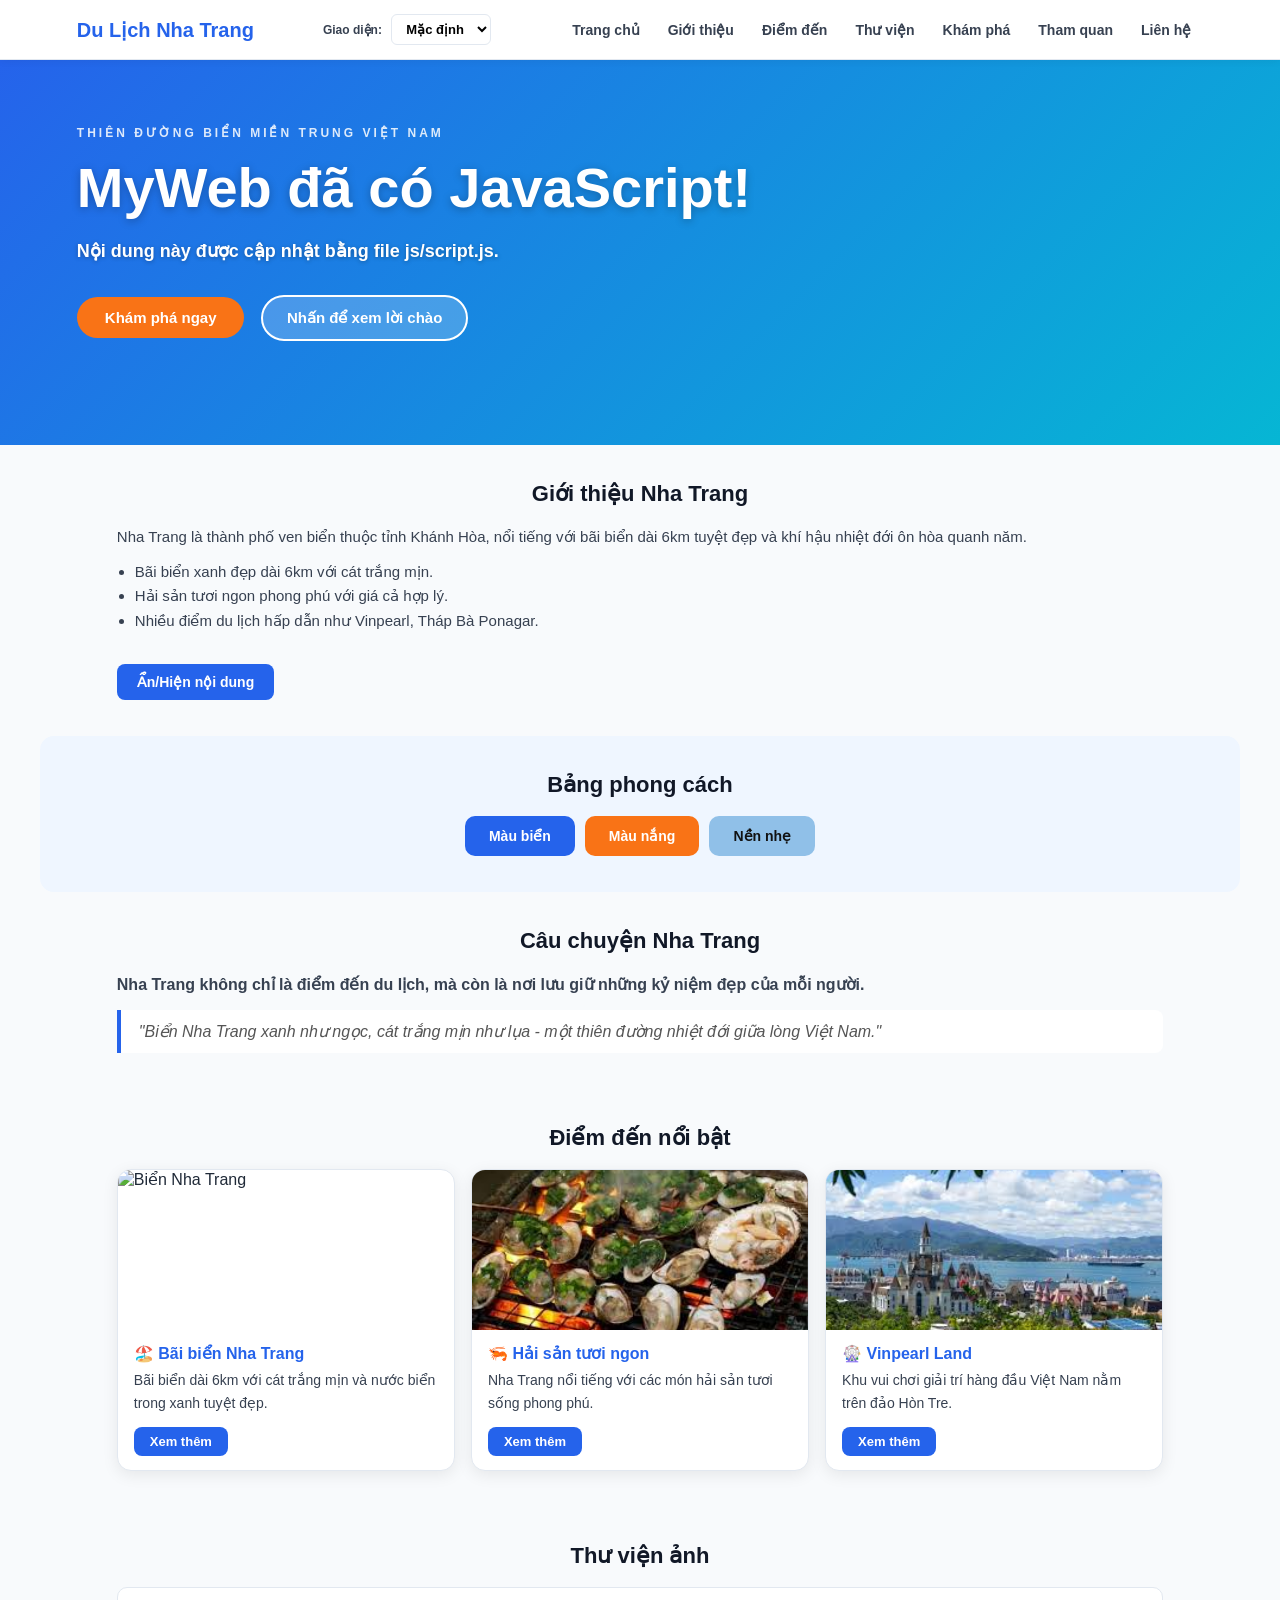
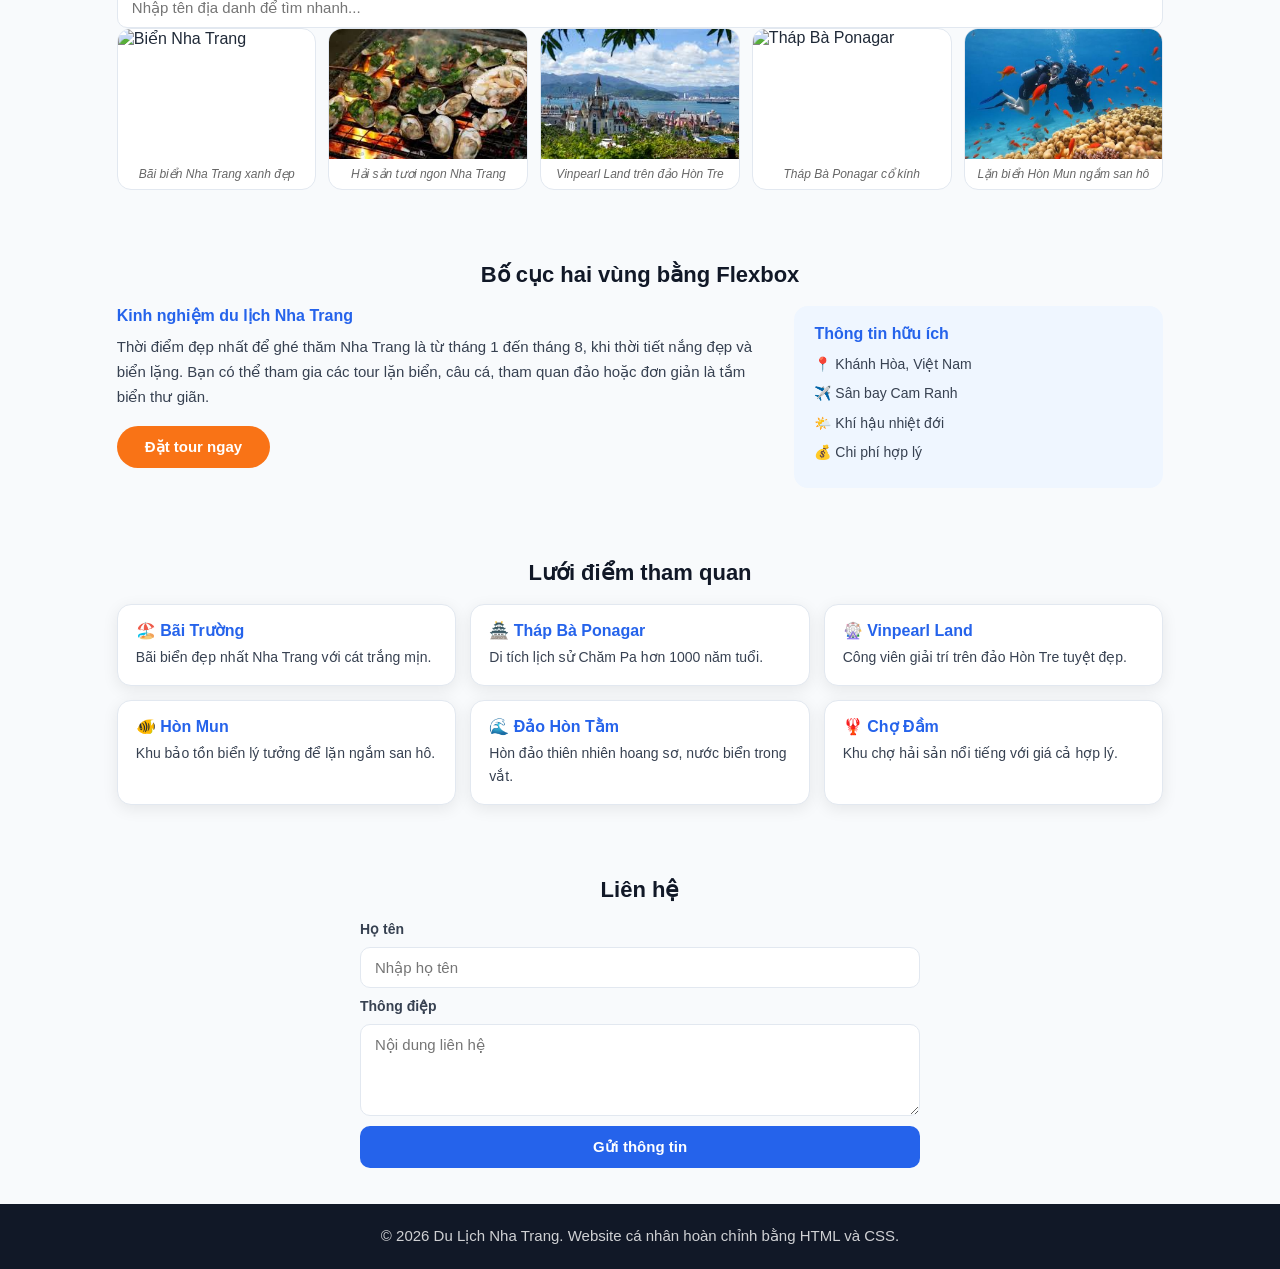
==== commit 6c0eee32: "Update index.html" ====
--- a/index.html
+++ b/index.html
@@ -8,9 +8,18 @@
 </head>
 <body>
 
-<header class="site-header" id="top">
+  <header class="site-header" id="top">
   <div class="brand">Du Lịch Nha Trang</div>
   
+  <div class="theme-container">
+    <label for="themeSelect" style="font-size: 12px; font-weight: bold; margin-right: 5px;">Giao diện:</label>
+    <select id="themeSelect" class="theme-select">
+      <option value="">Mặc định</option>
+      <option value="dark-mode">Nền tối</option>
+      <option value="warm-mode">Nền ấm</option>
+    </select>
+  </div>
+
   <button id="menuToggle" class="menu-toggle">☰ Menu</button>
   
   <nav class="main-nav" id="mainMenu" aria-label="Điều hướng chính">
@@ -23,6 +32,7 @@
     <a href="#contact">Liên hệ</a>
   </nav>
 </header>
+  
 
 <main>
 
@@ -97,24 +107,29 @@
 
   <section class="section gallery-section" id="gallery">
     <h2>Thư viện ảnh</h2>
+
+    <div class="search-box-container">
+      <input type="text" id="searchInput" placeholder="Nhập tên địa danh để tìm nhanh...">
+    </div>
+
     <div class="image-strip">
-      <figure>
+      <figure class="search-item">
         <img src="img/biennhatrang.jpg" alt="Biển Nha Trang">
         <figcaption>Bãi biển Nha Trang xanh đẹp</figcaption>
       </figure>
-      <figure>
+      <figure class="search-item">
         <img src="img/haisannhatrang.jpg" alt="Hải sản Nha Trang">
         <figcaption>Hải sản tươi ngon Nha Trang</figcaption>
       </figure>
-      <figure>
+      <figure class="search-item">
         <img src="img/vin.jpg" alt="Vinpearl Nha Trang">
         <figcaption>Vinpearl Land trên đảo Hòn Tre</figcaption>
       </figure>
-      <figure>
+      <figure class="search-item">
         <img src="img/thapba.jpg" alt="Tháp Bà Ponagar">
         <figcaption>Tháp Bà Ponagar cổ kính</figcaption>
       </figure>
-      <figure>
+      <figure class="search-item">
         <img src="img/honmun.jpg" alt="Hòn Mun Nha Trang">
         <figcaption>Lặn biển Hòn Mun ngắm san hô</figcaption>
       </figure>
--- a/css/styletonghop.css
+++ b/css/styletonghop.css
@@ -490,3 +490,101 @@
 #toggleAboutBtn:hover {
   background-color: #1d4ed8;
 }
+/* ============================================================
+   BÀI 5: CSS CHO MENU TƯƠNG TÁC RESPONSIVE
+   ============================================================ */
+
+/* 1. Mặc định ẩn nút Menu trên máy tính/màn hình lớn */
+.menu-toggle {
+  display: none;
+  padding: 8px 16px;
+  background-color: var(--primary);
+  color: white;
+  border: none;
+  border-radius: 8px;
+  font-weight: 700;
+  font-size: 14px;
+  cursor: pointer;
+  transition: background 0.2s;
+}
+
+.menu-toggle:hover {
+  background-color: #1d4ed8;
+}
+
+/* 2. Xử lý hiển thị responsive khi co nhỏ màn hình (Mobile/Tablet) */
+@media (max-width: 768px) {
+  /* Hiện nút bấm kích hoạt menu lên */
+  .menu-toggle {
+    display: inline-block;
+  }
+
+  /* Định vị lại thanh menu đổ xuống dưới header */
+  .main-nav {
+    display: none; /* Mặc định ẩn đi */
+    flex-direction: column;
+    position: absolute;
+    top: 100%;
+    left: 0;
+    width: 100%;
+    background-color: white;
+    padding: 10px 0;
+    box-shadow: 0 4px 12px rgba(0,0,0,0.1);
+    border-top: 1px solid var(--border);
+    gap: 0;
+  }
+
+  .main-nav a {
+    padding: 12px 20px;
+    border-radius: 0;
+    width: 100%;
+  }
+
+  /* Class .active này sẽ được JS thêm vào để hiển thị menu */
+  .main-nav.active {
+    display: flex;
+  }
+}
+/* ============================================================
+   BÀI 6: CSS ĐỔI CHỦ ĐỀ GIAO DIỆN (THEME SELECT)
+   ============================================================ */
+
+/* Định dạng một chút cho hộp chọn select nhìn đẹp hơn */
+.theme-select {
+  padding: 6px 10px;
+  border-radius: 6px;
+  border: 1px solid var(--border);
+  background-color: white;
+  font-size: 13px;
+  font-weight: 600;
+  cursor: pointer;
+  outline: none;
+}
+
+/* --- TRẠNG THÁI 1: NỀN TỐI (DARK MODE) --- */
+body.dark-mode {
+  background-color: #111827 !important;
+  color: #f8fafc !important;
+}
+
+/* Khi ở nền tối, đổi màu các khối section và chữ cho dễ nhìn */
+body.dark-mode section, 
+body.dark-mode footer,
+body.dark-mode .about-section {
+  background-color: #1f2937 !important;
+  color: #f8fafc !important;
+}
+body.dark-mode h1, body.dark-mode h2, body.dark-mode h3 {
+  color: #ffffff !important;
+}
+
+/* --- TRẠNG THÁI 2: NỀN ẤM (WARM MODE) --- */
+body.warm-mode {
+  background-color: #fff7ed !important;
+  color: #431407 !important;
+}
+body.warm-mode section,
+body.warm-mode .about-section {
+  background-color: #ffedd5 !important;
+  color: #431407 !important;
+}
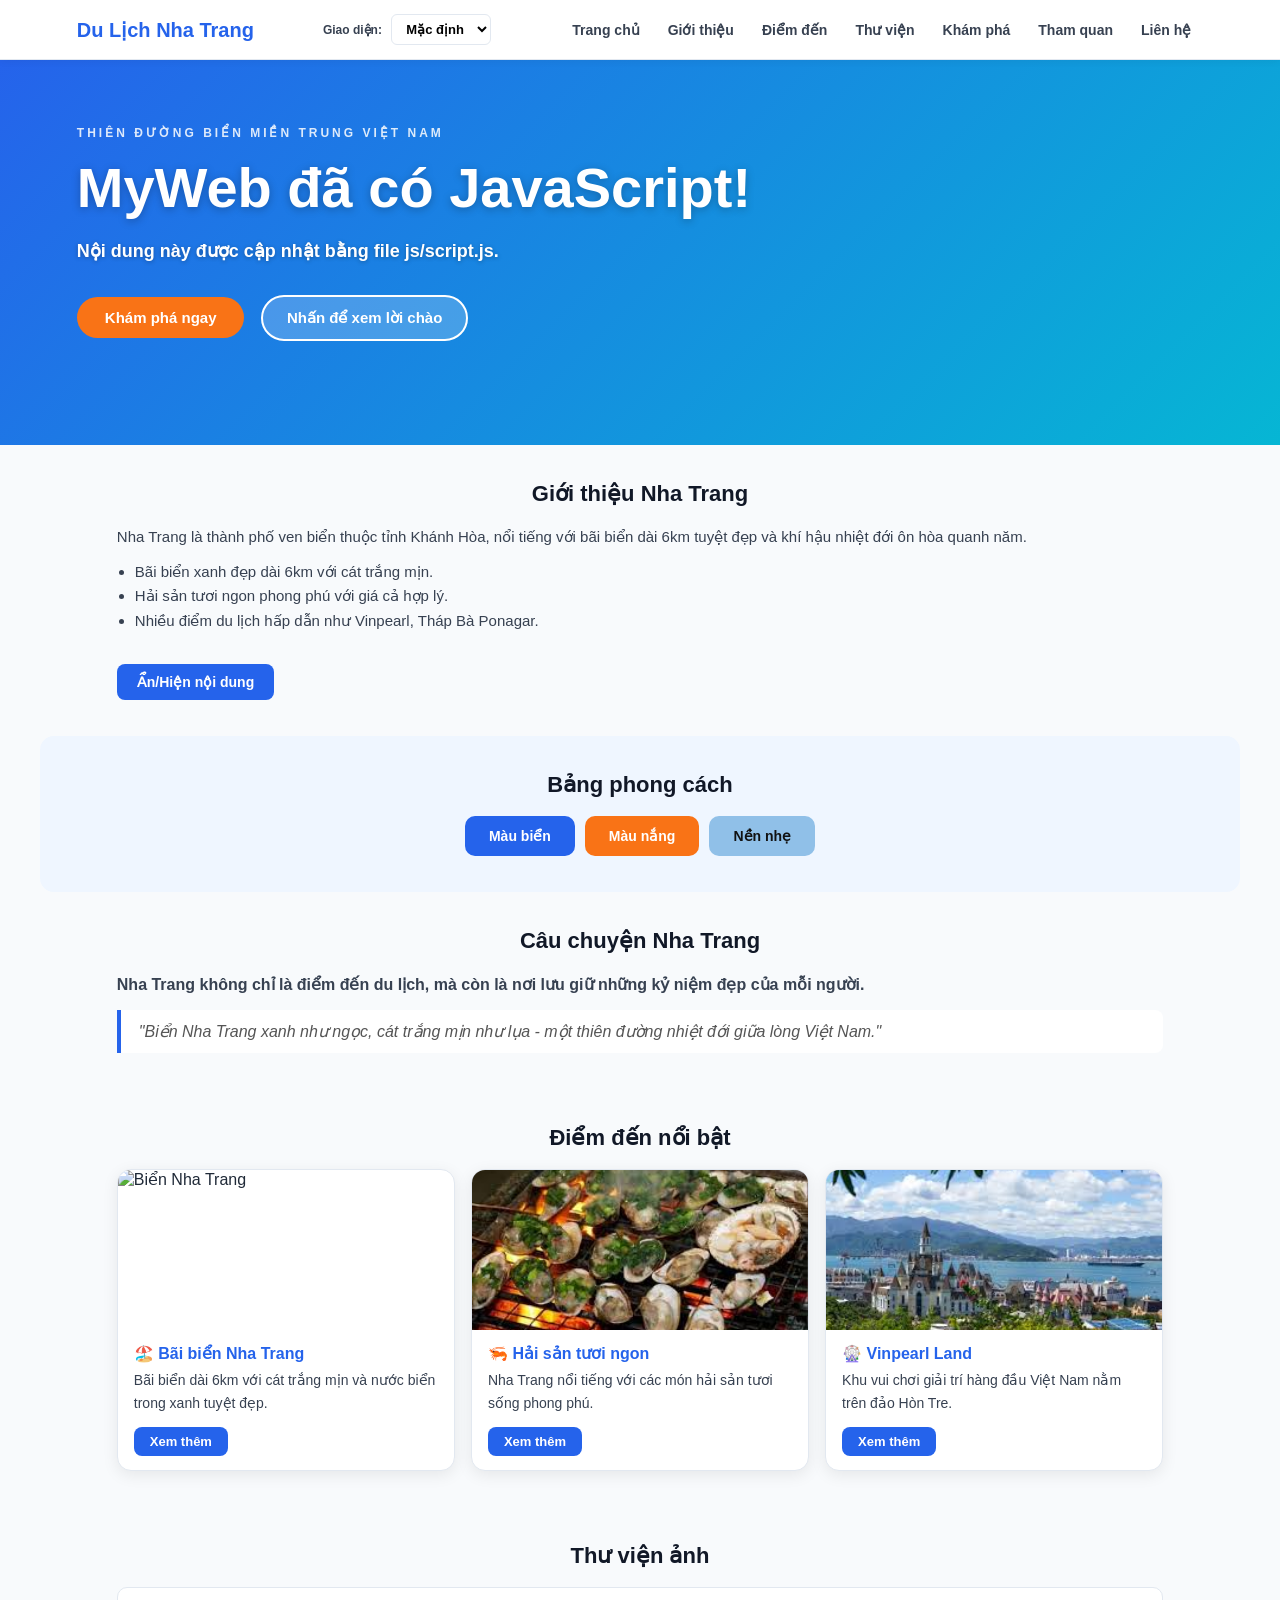
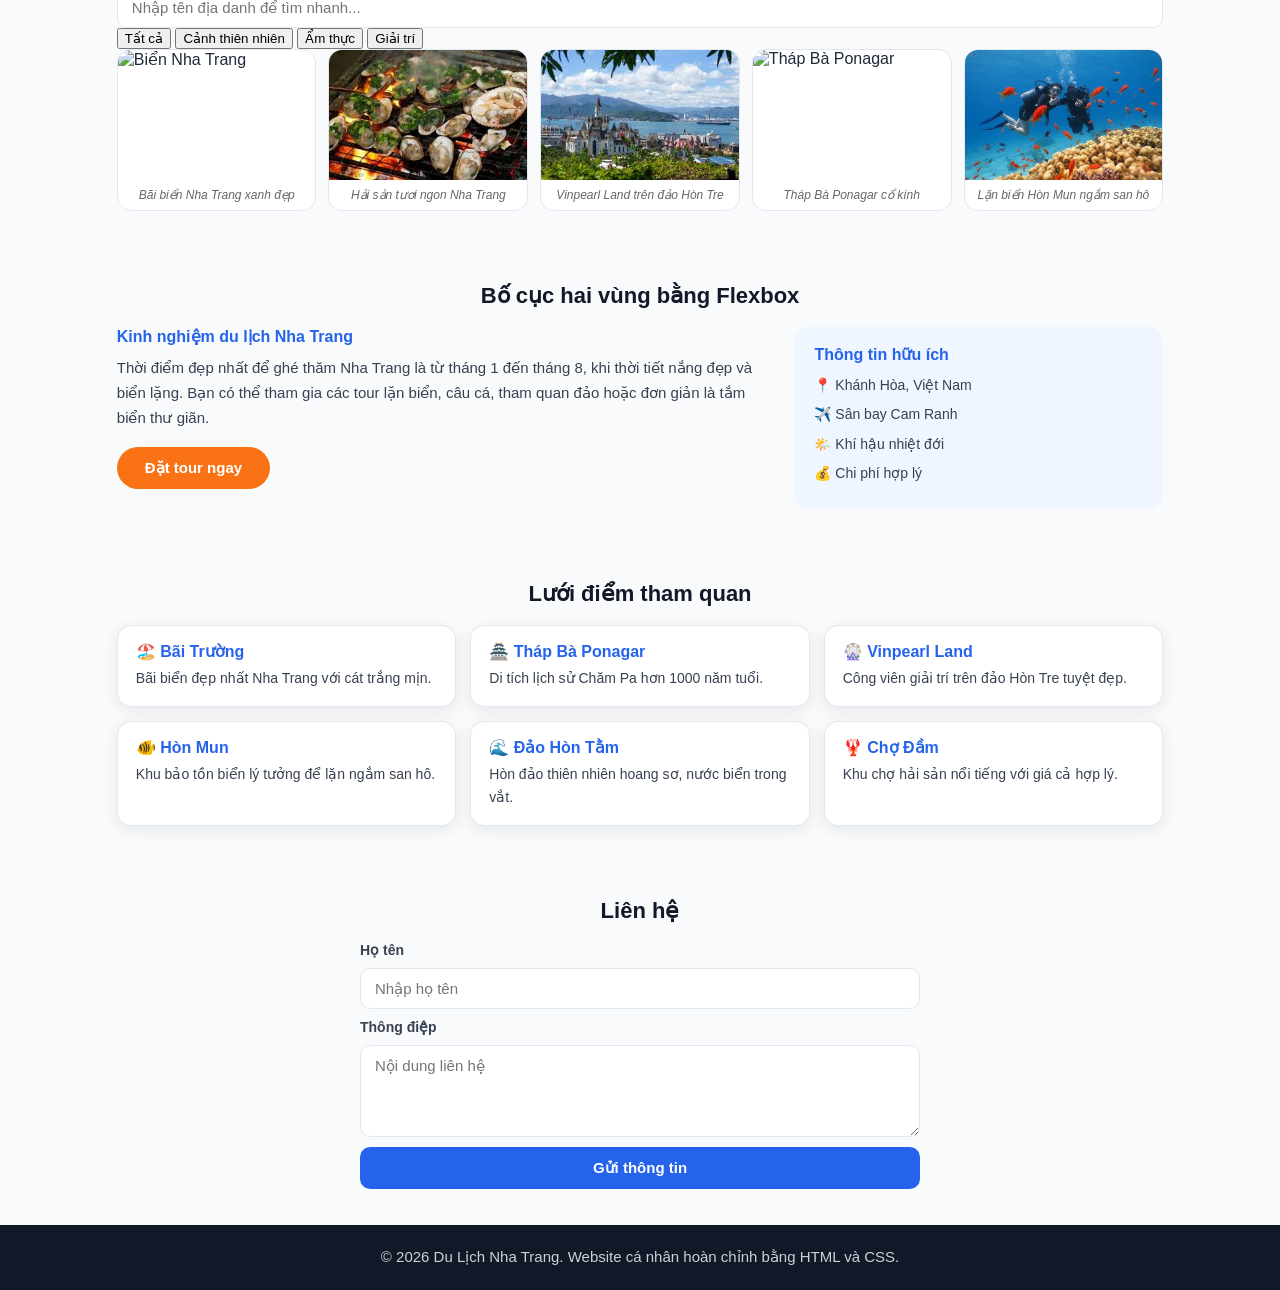
==== commit c51bbff8: "Update index.html" ====
--- a/index.html
+++ b/index.html
@@ -9,30 +9,30 @@
 <body>
 
   <header class="site-header" id="top">
-  <div class="brand">Du Lịch Nha Trang</div>
+    <div class="brand">Du Lịch Nha Trang</div>
+    
+    <div class="theme-container">
+      <label for="themeSelect" style="font-size: 12px; font-weight: bold; margin-right: 5px;">Giao diện:</label>
+      <select id="themeSelect" class="theme-select">
+        <option value="">Mặc định</option>
+        <option value="dark-mode">Nền tối</option>
+        <option value="warm-mode">Nền ấm</option>
+      </select>
+    </div>
   
-  <div class="theme-container">
-    <label for="themeSelect" style="font-size: 12px; font-weight: bold; margin-right: 5px;">Giao diện:</label>
-    <select id="themeSelect" class="theme-select">
-      <option value="">Mặc định</option>
-      <option value="dark-mode">Nền tối</option>
-      <option value="warm-mode">Nền ấm</option>
-    </select>
-  </div>
-
-  <button id="menuToggle" class="menu-toggle">☰ Menu</button>
-  
-  <nav class="main-nav" id="mainMenu" aria-label="Điều hướng chính">
-    <a href="#hero">Trang chủ</a>
-    <a href="#about">Giới thiệu</a>
-    <a href="#features">Điểm đến</a>
-    <a href="#gallery">Thư viện</a>
-    <a href="#layout">Khám phá</a>
-    <a href="#portfolio">Tham quan</a>
-    <a href="#contact">Liên hệ</a>
-  </nav>
-</header>
-  
+    <button id="menuToggle" class="menu-toggle">☰ Menu</button>
+    
+    <nav class="main-nav" id="mainMenu" aria-label="Điều hướng chính">
+      <a href="#hero">Trang chủ</a>
+      <a href="#about">Giới thiệu</a>
+      <a href="#features">Điểm đến</a>
+      <a href="#gallery">Thư viện</a>
+      <a href="#layout">Khám phá</a>
+      <a href="#portfolio">Tham quan</a>
+      <a href="#contact">Liên hệ</a>
+    </nav>
+  </header>
+    
 
 <main>
 
@@ -112,30 +112,40 @@
       <input type="text" id="searchInput" placeholder="Nhập tên địa danh để tìm nhanh...">
     </div>
 
+    <div class="filter-buttons-container">
+      <button class="filter-btn" data-filter="all">Tất cả</button>
+      <button class="filter-btn" data-filter="nature">Cảnh thiên nhiên</button>
+      <button class="filter-btn" data-filter="food">Ẩm thực</button>
+      <button class="filter-btn" data-filter="fun">Giải trí</button>
+    </div>
+
     <div class="image-strip">
-      <figure class="search-item">
+      <figure class="search-item gallery-item" data-category="nature">
         <img src="img/biennhatrang.jpg" alt="Biển Nha Trang">
         <figcaption>Bãi biển Nha Trang xanh đẹp</figcaption>
       </figure>
-      <figure class="search-item">
+
+      <figure class="search-item gallery-item" data-category="food">
         <img src="img/haisannhatrang.jpg" alt="Hải sản Nha Trang">
         <figcaption>Hải sản tươi ngon Nha Trang</figcaption>
       </figure>
-      <figure class="search-item">
+
+      <figure class="search-item gallery-item" data-category="fun">
         <img src="img/vin.jpg" alt="Vinpearl Nha Trang">
         <figcaption>Vinpearl Land trên đảo Hòn Tre</figcaption>
       </figure>
-      <figure class="search-item">
+
+      <figure class="search-item gallery-item" data-category="nature">
         <img src="img/thapba.jpg" alt="Tháp Bà Ponagar">
         <figcaption>Tháp Bà Ponagar cổ kính</figcaption>
       </figure>
-      <figure class="search-item">
+
+      <figure class="search-item gallery-item" data-category="nature">
         <img src="img/honmun.jpg" alt="Hòn Mun Nha Trang">
         <figcaption>Lặn biển Hòn Mun ngắm san hô</figcaption>
       </figure>
     </div>
   </section>
-
   <section class="section layout-section" id="layout">
     <h2>Bố cục hai vùng bằng Flexbox</h2>
     <div class="content-layout">
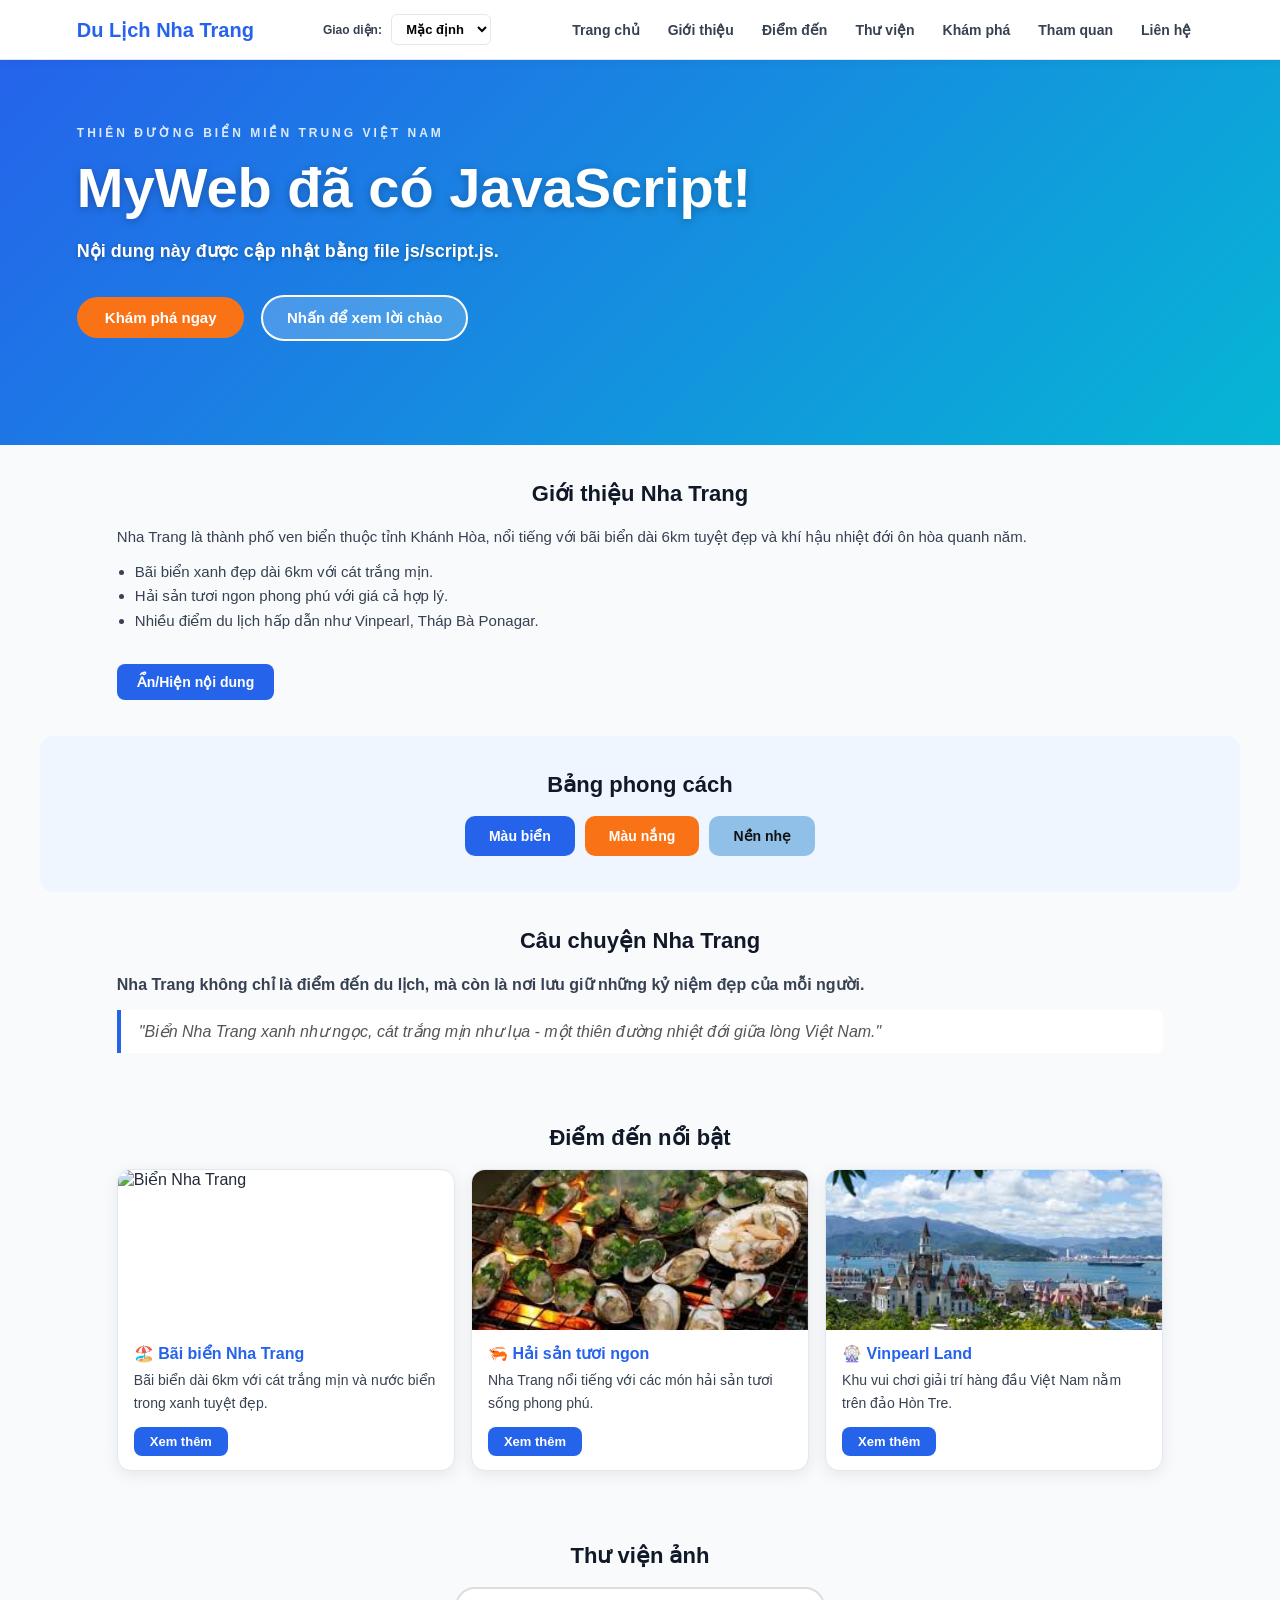
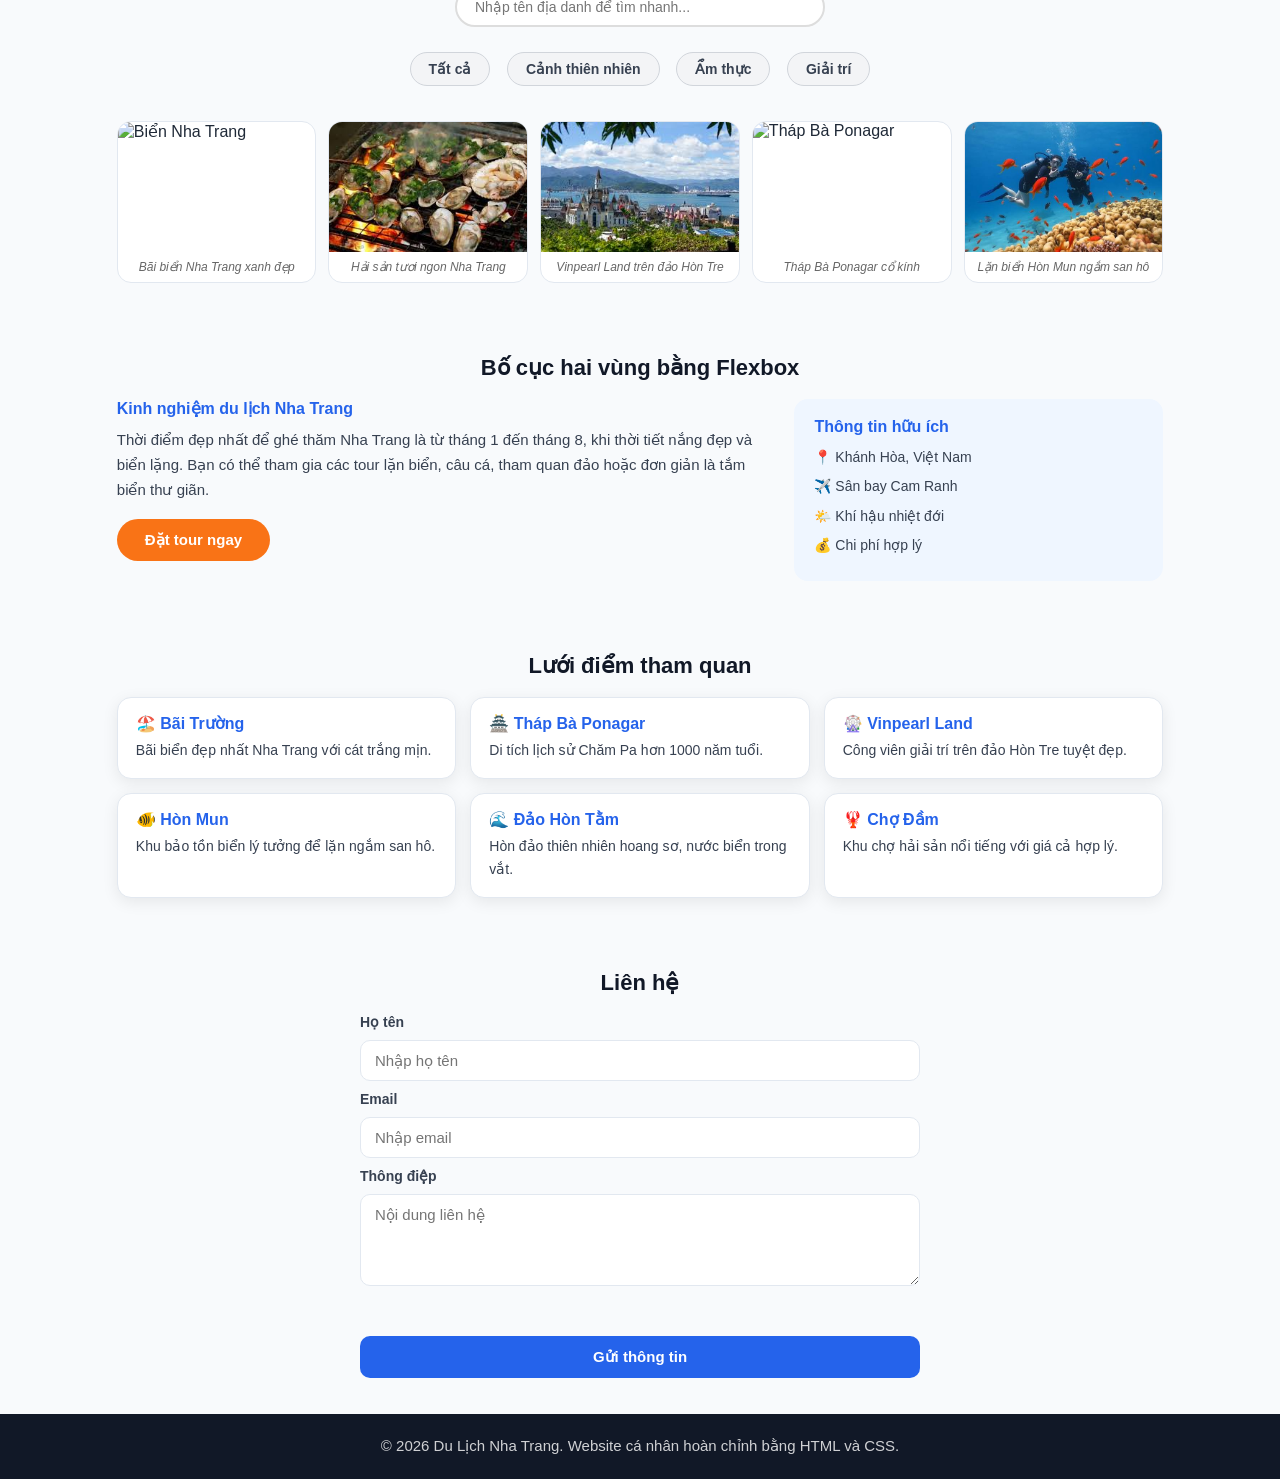
==== commit ee170032: "Update index.html" ====
--- a/index.html
+++ b/index.html
@@ -195,15 +195,22 @@
   </section>
 
   <section class="section contact-section" id="contact">
-    <h2>Liên hệ</h2>
-    <form class="contact-form" action="#" method="post">
-      <label for="fullName">Họ tên</label>
-      <input id="fullName" name="fullName" type="text" placeholder="Nhập họ tên">
-      <label for="message">Thông điệp</label>
-      <textarea id="message" name="message" rows="4" placeholder="Nội dung liên hệ"></textarea>
-      <button type="submit">Gửi thông tin</button>
-    </form>
-  </section>
+  <h2>Liên hệ</h2>
+  <form class="contact-form" id="contactForm" action="#" method="post">
+    <label for="fullName">Họ tên</label>
+    <input id="fullName" name="fullName" type="text" placeholder="Nhập họ tên">
+    
+    <label for="email">Email</label>
+    <input id="email" name="email" type="text" placeholder="Nhập email">
+    
+    <label for="message">Thông điệp</label>
+    <textarea id="message" name="message" rows="4" placeholder="Nội dung liên hệ"></textarea>
+    
+    <p id="formMessage" style="font-weight: bold; margin-top: 10px; min-height: 20px;"></p>
+    
+    <button type="submit">Gửi thông tin</button>
+  </form>
+</section>
 
 </main>
 
--- a/css/styletonghop.css
+++ b/css/styletonghop.css
@@ -588,3 +588,76 @@
   background-color: #ffedd5 !important;
   color: #431407 !important;
 }
+/* ============================================================
+   BÀI 7: CSS Ô TÌM KIẾM NHANH (QUICK SEARCH)
+   ============================================================ */
+.search-box-container {
+  margin: 15px auto 25px auto;
+  text-align: center;
+  max-width: 400px;
+  padding: 0 15px;
+}
+
+#searchInput {
+  width: 100%;
+  padding: 10px 18px;
+  font-size: 14px;
+  border: 2px solid #ddd;
+  border-radius: 25px;
+  outline: none;
+  transition: all 0.3s ease;
+  font-weight: 500;
+}
+
+#searchInput:focus {
+  border-color: #007bff;
+  box-shadow: 0 0 6px rgba(0, 123, 255, 0.25);
+}
+
+/* Đảm bảo ô tìm kiếm đổi màu chuẩn khi đổi sang giao diện tối (Dark mode) */
+body.dark-mode #searchInput {
+  background-color: #374151;
+  border-color: #4b5563;
+  color: #ffffff;
+}
+body.dark-mode #searchInput::placeholder {
+  color: #9ca3af;
+}
+/* ============================================================
+   BÀI 8: CSS CÁC NÚT LỌC GALLERY THEO NHÓM
+   ============================================================ */
+.filter-buttons-container {
+  text-align: center;
+  margin-bottom: 25px;
+}
+
+.filter-btn {
+  background-color: #f3f4f6;
+  border: 1px solid #d1d5db;
+  padding: 8px 18px;
+  margin: 0 6px 10px 6px;
+  font-size: 14px;
+  font-weight: 600;
+  border-radius: 20px;
+  cursor: pointer;
+  transition: all 0.3s ease;
+  color: #374151;
+}
+
+.filter-btn:hover {
+  background-color: #007bff;
+  color: #ffffff;
+  border-color: #007bff;
+}
+
+/* Tự động đổi màu nút bấm khi bật giao diện tối (Dark mode) */
+body.dark-mode .filter-btn {
+  background-color: #374151;
+  border-color: #4b5563;
+  color: #f3f4f6;
+}
+body.dark-mode .filter-btn:hover {
+  background-color: #3b82f6;
+  border-color: #3b82f6;
+  color: #ffffff;
+}
